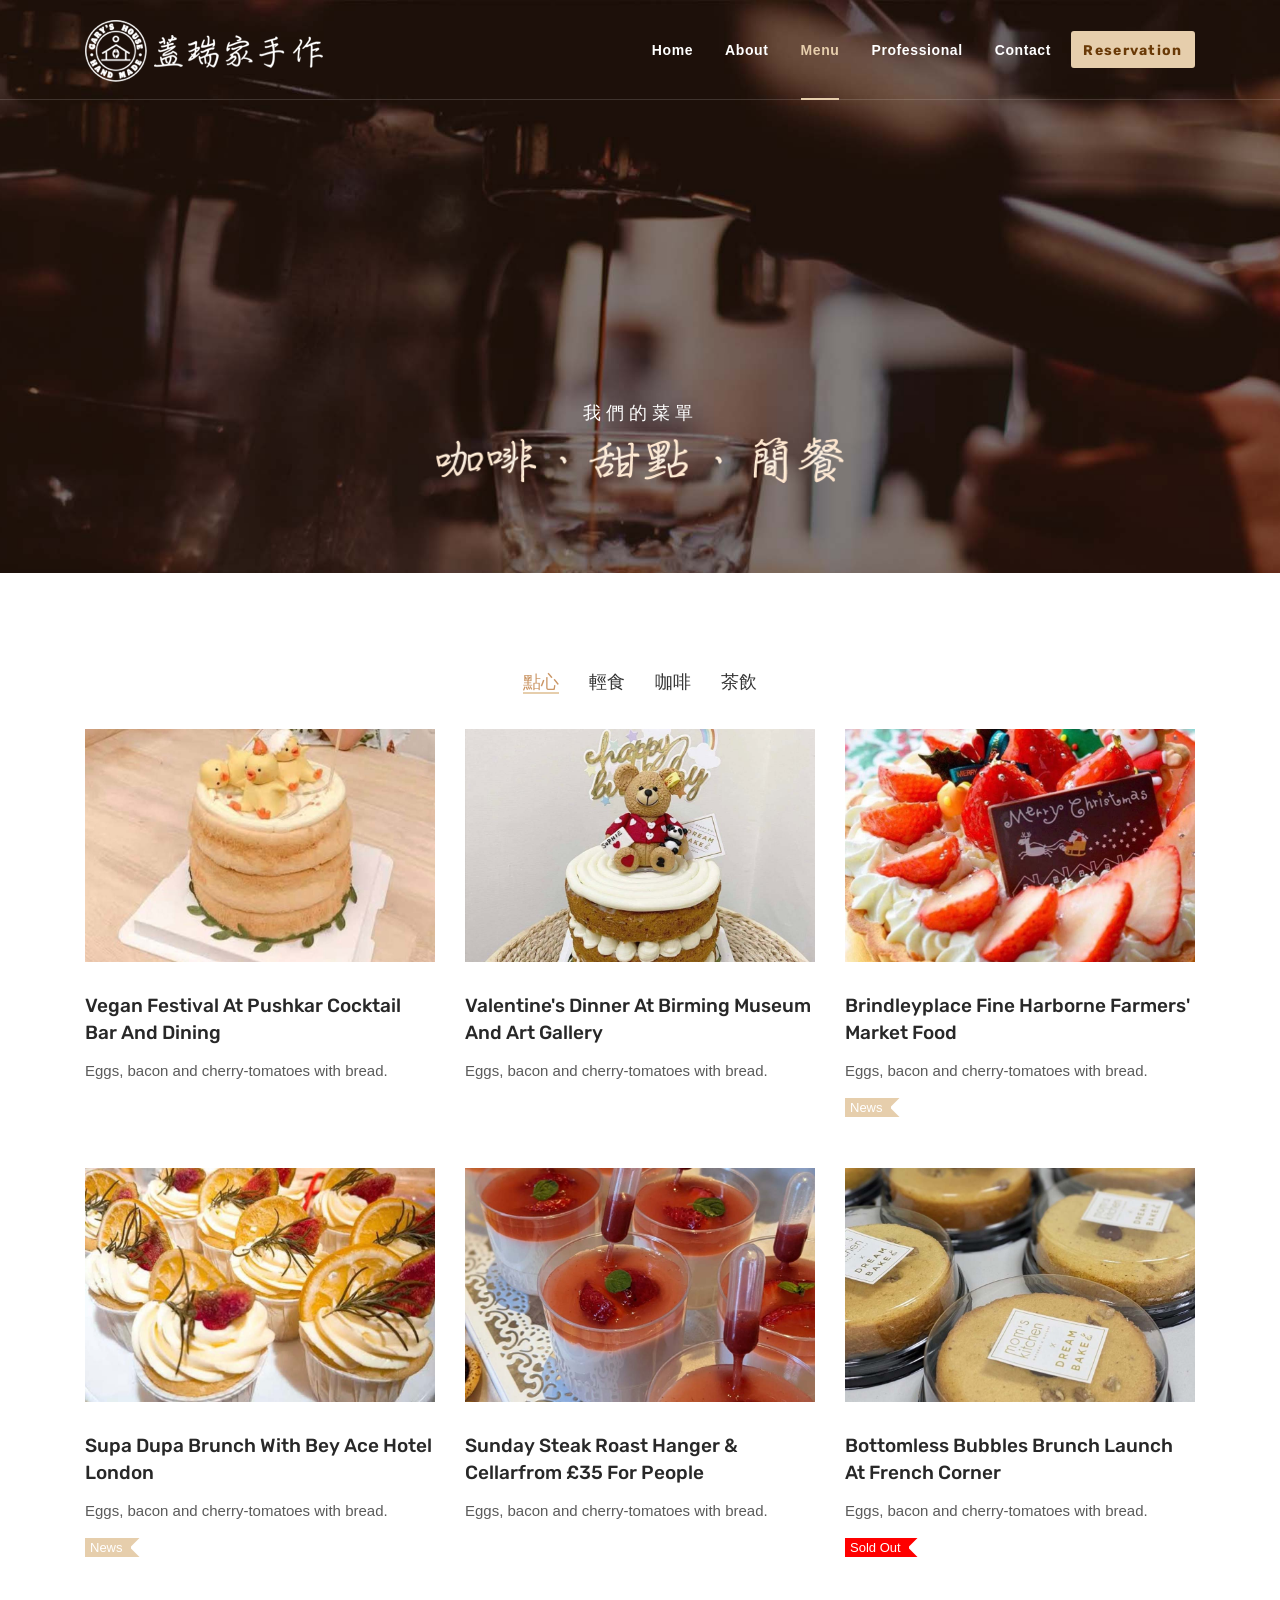
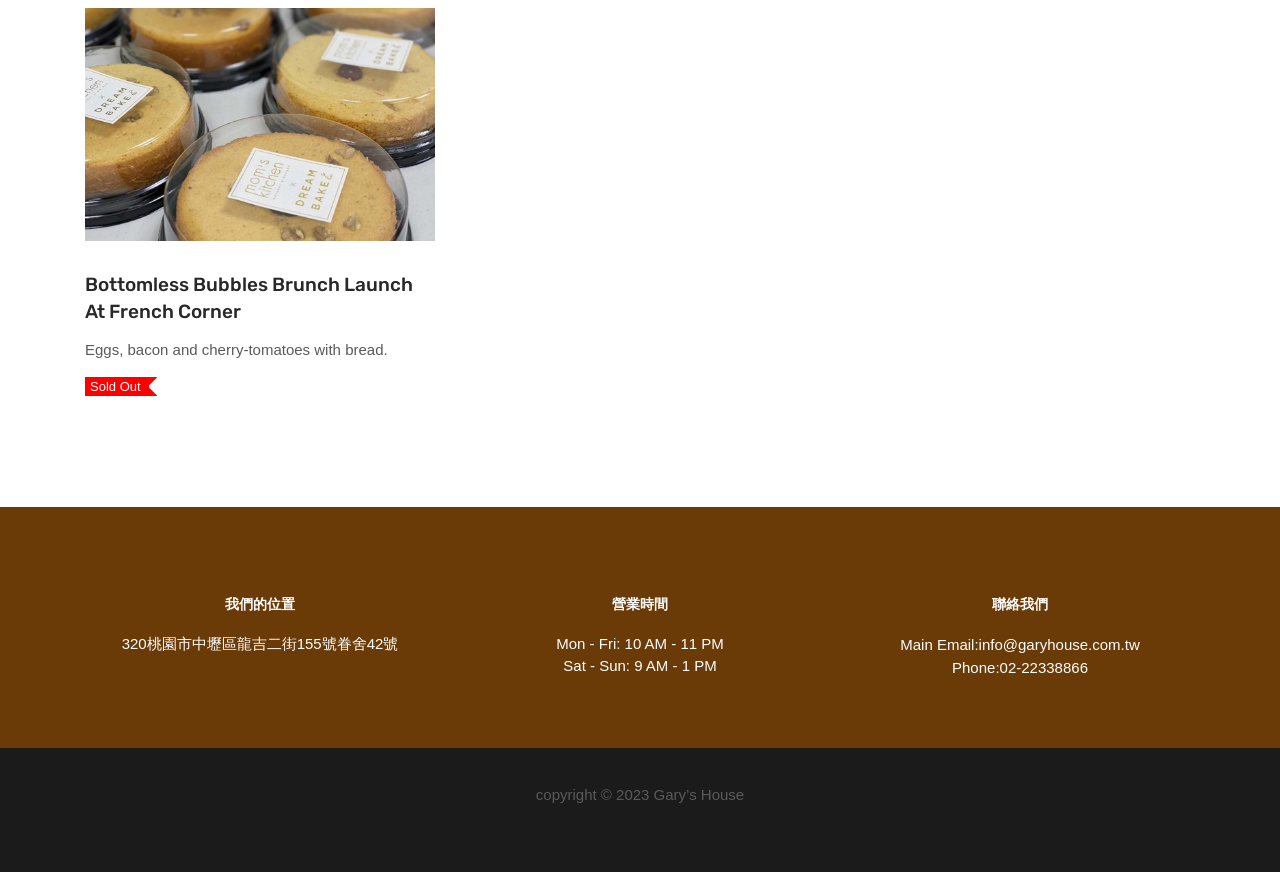
==== menu-detail.html @ d27a63c0 "over" ====
<!DOCTYPE html>
<html lang="zh-Hant">

<head>
  <meta http-equiv="Content-Language" content="zh-tw">
  <meta charset="UTF-8" />
  <meta name="viewport" content="width=device-width, initial-scale=1.0" />
  <meta http-equiv="X-UA-Compatible" content="ie=edge" />
  <meta name="description" content="蓋瑞家手作咖啡">
  <link href="images/favicon/favicon.png" rel="icon">
  <title>蓋瑞家手作咖啡</title>
  <link rel="stylesheet"
    href="https://fonts.googleapis.com/css?family=Rubik:400,500,700%7cShadows+Into+Light&display=swap">
  <link rel="stylesheet" href="css/libraries.css" />
  <link rel="stylesheet" href="css/style.css" />
  <link rel="stylesheet" href="css/public.css" />
</head>

<body>
  <div class="wrapper">
     <!-- =========================
        Header
    =========================== -->
    <header id="header" class="header header-transparent header-layout1">
      <nav class="navbar navbar-expand-lg sticky-navbar">
        <div class="container">
          <a class="navbar-brand" href="index.html">
            <img src="images/logo/logo-light.png" class="logo-light" alt="logo">
            <img src="images/logo/logo-dark.png" class="logo-dark" alt="logo">
          </a>
          <button class="navbar-toggler" type="button">
            <span class="menu-lines"><span></span></span>
          </button>
          <div class="collapse navbar-collapse" id="mainNavigation">
            <ul class="navbar-nav ml-auto">
              <li class="nav__item">
                <a href="index.html" class="nav__item-link">Home</a>
              </li>
              <li class="nav__item">
                <a href="#about" class="nav__item-link">About</a>
              </li>
              <li class="nav__item">
                <a href="menu-detail.html" class="nav__item-link active">Menu</a>
              </li>
              <li class="nav__item">
                <a href="#professional" class="nav__item-link">Professional</a>
              </li>
              <li class="nav__item">
                <a href="#contact" class="nav__item-link">Contact</a>
              </li>
            </ul><!-- /.navbar-nav -->
          </div><!-- /.navbar-collapse -->
          <div class="navbar-actions-wrap">
            <div class="navbar-actions d-flex align-items-center">
              <a href="#contact"
                class="navbar__action-btn navbar__action-btn-reserve btn btn__primary">Reservation</a>
            </div><!-- /.navbar-actions -->
          </div><!-- /.navbar-actions-wrap -->
        </div><!-- /.container -->
      </nav><!-- /.navabr -->
    </header><!-- /.Header -->

    <!-- ========================
       page title 
    =========================== -->
    <section id="page-title" class="page-title page-title-layout1 text-center bg-overlay bg-overlay-2 bg-parallax">
      <div class="bg-img"><img src="images/backgrounds/2.jpg" alt="background"></div>
      <div class="container">
        <div class="row">
          <div class="col-sm-12 col-md-12 col-lg-12">
            <span class="heading__subtitle color-white">我們的菜單</span>
            <!-- <h2 class="heading__title">Discover Our Menu</h2> -->
            <img src="images/menu/menu-logo.png">
          </div><!-- /.col-lg-12 -->
        </div><!-- /.row -->
      </div><!-- /.container -->
    </section><!-- /.page-title -->

    <!-- ======================
      Events
    ========================= -->
    <section id="events" class="events pb-60">
      <div class="container">
        <div class="row">
          <div class="col-sm-12 col-md-12 col-lg-12">
            <nav class="nav nav-tabs justify-content-center">
              <a class="nav__link active" data-toggle="tab" href="#tab1">點心</a>
              <a class="nav__link" data-toggle="tab" href="#tab2">輕食</a>
              <a class="nav__link" data-toggle="tab" href="#tab3">咖啡</a>
              <a class="nav__link" data-toggle="tab" href="#tab4">茶飲</a>
            </nav>

            <div class="tab-content">
              <div class="tab-pane fade show active" id="tab1">
                <div class="row">
                  <!-- Post Item #1 -->
                  <div class="col-sm-12 col-md-6 col-lg-4">
                    <div class="post-item">
                      <div class="post__img">
                          <img src="images/blog/grid/1.jpg" alt="post image">
                      </div><!-- /.post__img -->
                      <div class="post__content">
                        <h4 class="post__title">Vegan Festival at Pushkar Cocktail Bar and Dining</h4>
                        <p class="menu__item-desc">Eggs, bacon and cherry-tomatoes with bread.</p>
                      </div><!-- /.post__content -->
                    </div><!-- /.post-item -->
                  </div><!-- /.col-lg-4 -->
                  <!-- Post Item #2 -->
                  <div class="col-sm-12 col-md-6 col-lg-4">
                    <div class="post-item">
                      <div class="post__img">
                          <img src="images/blog/grid/2.jpg" alt="post image">
                      </div><!-- /.post__img -->
                      <div class="post__content">
                        <h4 class="post__title">Valentine's dinner at Birming Museum and Art Gallery</h4>
                        <p class="menu__item-desc">Eggs, bacon and cherry-tomatoes with bread.</p>
                      </div><!-- /.post__content -->
                    </div><!-- /.post-item -->
                  </div><!-- /.col-lg-4 -->
                  <!-- Post Item #3 -->
                  <div class="col-sm-12 col-md-6 col-lg-4">
                    <div class="post-item">
                      <div class="post__img">
                          <img src="images/blog/grid/3.jpg" alt="post image">
                      </div><!-- /.post__img -->
                      <div class="post__content">
                        <h4 class="post__title">Brindleyplace Fine Harborne Farmers' Market Food</h4>
                        <p class="menu__item-desc">Eggs, bacon and cherry-tomatoes with bread.</p>
                        <div class="post__meta">
                          <div class="post__meta-tag"><span>News</span></div><!-- /.post-meta-cat -->
                        </div><!-- /.post-meta -->
                      </div><!-- /.post__content -->
                    </div><!-- /.post-item -->
                  </div><!-- /.col-lg-4 -->
                  <!-- Post Item #4 -->
                  <div class="col-sm-12 col-md-6 col-lg-4">
                    <div class="post-item">
                      <div class="post__img">
                          <img src="images/blog/grid/4.jpg" alt="post image">
                      </div><!-- /.post__img -->
                      <div class="post__content">
                        <h4 class="post__title">Supa Dupa Brunch with Bey Ace Hotel London</h4>
                        <p class="menu__item-desc">Eggs, bacon and cherry-tomatoes with bread.</p>
                        <div class="post__meta">
                          <div class="post__meta-tag"><span>News</span></div><!-- /.post-meta-cat -->
                        </div><!-- /.post-meta -->
                      </div><!-- /.post__content -->
                    </div><!-- /.post-item -->
                  </div><!-- /.col-lg-4 -->
                  <!-- Post Item #5 -->
                  <div class="col-sm-12 col-md-6 col-lg-4">
                    <div class="post-item">
                      <div class="post__img">
                          <img src="images/blog/grid/5.jpg" alt="post image">
                      </div><!-- /.post__img -->
                      <div class="post__content">
                        <h4 class="post__title">Sunday Steak Roast hanger & cellarfrom £35 for people</h4>
                        <p class="menu__item-desc">Eggs, bacon and cherry-tomatoes with bread.</p>
                      </div><!-- /.post__content -->
                    </div><!-- /.post-item -->
                  </div><!-- /.col-lg-4 -->
                  <!-- Post Item #6 -->
                  <div class="col-sm-12 col-md-6 col-lg-4">
                    <div class="post-item">
                      <div class="post__img">
                          <img src="images/blog/grid/6.jpg" alt="post image">
                      </div><!-- /.post__img -->
                      <div class="post__content">
                        <h4 class="post__title">Bottomless Bubbles Brunch Launch at French
                            Corner</h4>
                        <p class="menu__item-desc">Eggs, bacon and cherry-tomatoes with bread.</p>
                        <div class="post__meta">
                          <!-- <span class="post__meta-date">Nov 14, 2020 - Nov 19, 2020</span> -->
                          <div class="post__meta-tag sold-out"><span>Sold Out</span></div><!-- /.post-meta-cat -->
                        </div><!-- /.post-meta -->
                      </div><!-- /.post__content -->
                    </div><!-- /.post-item -->
                  </div><!-- /.col-lg-4 -->
                  <!-- Post Item #6 -->
                  <div class="col-sm-12 col-md-6 col-lg-4">
                    <div class="post-item">
                      <div class="post__img">
                          <img src="images/blog/grid/6.jpg" alt="post image">
                      </div><!-- /.post__img -->
                      <div class="post__content">
                        <h4 class="post__title">Bottomless Bubbles Brunch Launch at French
                            Corner</h4>
                        <p class="menu__item-desc">Eggs, bacon and cherry-tomatoes with bread.</p>
                        <div class="post__meta">
                          <!-- <span class="post__meta-date">Nov 14, 2020 - Nov 19, 2020</span> -->
                          <div class="post__meta-tag sold-out"><span>Sold Out</span></div><!-- /.post-meta-cat -->
                        </div><!-- /.post-meta -->
                      </div><!-- /.post__content -->
                    </div><!-- /.post-item -->
                  </div><!-- /.col-lg-4 -->
                </div>
              </div>

              <div class="tab-pane fade show " id="tab2">
                <div class="row">
                  <!-- Post Item #1 -->
                  <div class="col-sm-12 col-md-6 col-lg-4">
                    <div class="post-item">
                      <div class="post__img">
                          <img src="images/blog/grid/1.jpg" alt="post image">
                      </div><!-- /.post__img -->
                      <div class="post__content">
                        <h4 class="post__title">Vegan Festival at Pushkar Cocktail Bar and Dining</h4>
                        <p class="menu__item-desc">Eggs, bacon and cherry-tomatoes with bread.</p>
                      </div><!-- /.post__content -->
                    </div><!-- /.post-item -->
                  </div><!-- /.col-lg-4 -->
                  <!-- Post Item #2 -->
                  <div class="col-sm-12 col-md-6 col-lg-4">
                    <div class="post-item">
                      <div class="post__img">
                          <img src="images/blog/grid/2.jpg" alt="post image">
                      </div><!-- /.post__img -->
                      <div class="post__content">
                        <h4 class="post__title">Valentine's dinner at Birming Museum and Art Gallery</h4>
                        <p class="menu__item-desc">Eggs, bacon and cherry-tomatoes with bread.</p>
                      </div><!-- /.post__content -->
                    </div><!-- /.post-item -->
                  </div><!-- /.col-lg-4 -->
                  <!-- Post Item #3 -->
                  <div class="col-sm-12 col-md-6 col-lg-4">
                    <div class="post-item">
                      <div class="post__img">
                          <img src="images/blog/grid/3.jpg" alt="post image">
                      </div><!-- /.post__img -->
                      <div class="post__content">
                        <h4 class="post__title">Brindleyplace Fine Harborne Farmers' Market Food</h4>
                        <p class="menu__item-desc">Eggs, bacon and cherry-tomatoes with bread.</p>
                        <div class="post__meta">
                          <div class="post__meta-tag"><span>News</span></div><!-- /.post-meta-cat -->
                        </div><!-- /.post-meta -->
                      </div><!-- /.post__content -->
                    </div><!-- /.post-item -->
                  </div><!-- /.col-lg-4 -->
                  <!-- Post Item #4 -->
                  <div class="col-sm-12 col-md-6 col-lg-4">
                    <div class="post-item">
                      <div class="post__img">
                          <img src="images/blog/grid/4.jpg" alt="post image">
                      </div><!-- /.post__img -->
                      <div class="post__content">
                        <h4 class="post__title">Supa Dupa Brunch with Bey Ace Hotel London</h4>
                        <p class="menu__item-desc">Eggs, bacon and cherry-tomatoes with bread.</p>
                        <div class="post__meta">
                          <div class="post__meta-tag"><span>News</span></div><!-- /.post-meta-cat -->
                        </div><!-- /.post-meta -->
                      </div><!-- /.post__content -->
                    </div><!-- /.post-item -->
                  </div><!-- /.col-lg-4 -->
                  <!-- Post Item #5 -->
                  <div class="col-sm-12 col-md-6 col-lg-4">
                    <div class="post-item">
                      <div class="post__img">
                          <img src="images/blog/grid/5.jpg" alt="post image">
                      </div><!-- /.post__img -->
                      <div class="post__content">
                        <h4 class="post__title">Sunday Steak Roast hanger & cellarfrom £35 for people</h4>
                        <p class="menu__item-desc">Eggs, bacon and cherry-tomatoes with bread.</p>
                      </div><!-- /.post__content -->
                    </div><!-- /.post-item -->
                  </div><!-- /.col-lg-4 -->
                  <!-- Post Item #6 -->
                  <div class="col-sm-12 col-md-6 col-lg-4">
                    <div class="post-item">
                      <div class="post__img">
                          <img src="images/blog/grid/6.jpg" alt="post image">
                      </div><!-- /.post__img -->
                      <div class="post__content">
                        <h4 class="post__title">Bottomless Bubbles Brunch Launch at French
                            Corner</h4>
                        <p class="menu__item-desc">Eggs, bacon and cherry-tomatoes with bread.</p>
                        <div class="post__meta">
                          <!-- <span class="post__meta-date">Nov 14, 2020 - Nov 19, 2020</span> -->
                          <div class="post__meta-tag sold-out"><span>Sold Out</span></div><!-- /.post-meta-cat -->
                        </div><!-- /.post-meta -->
                      </div><!-- /.post__content -->
                    </div><!-- /.post-item -->
                  </div><!-- /.col-lg-4 -->
                  <!-- Post Item #6 -->
                  <div class="col-sm-12 col-md-6 col-lg-4">
                    <div class="post-item">
                      <div class="post__img">
                          <img src="images/blog/grid/6.jpg" alt="post image">
                      </div><!-- /.post__img -->
                      <div class="post__content">
                        <h4 class="post__title">Bottomless Bubbles Brunch Launch at French
                            Corner</h4>
                        <p class="menu__item-desc">Eggs, bacon and cherry-tomatoes with bread.</p>
                        <div class="post__meta">
                          <!-- <span class="post__meta-date">Nov 14, 2020 - Nov 19, 2020</span> -->
                          <div class="post__meta-tag sold-out"><span>Sold Out</span></div><!-- /.post-meta-cat -->
                        </div><!-- /.post-meta -->
                      </div><!-- /.post__content -->
                    </div><!-- /.post-item -->
                  </div><!-- /.col-lg-4 -->
                </div>
              </div>

              <div class="tab-pane fade show " id="tab3">
                <div class="row">
                  <!-- Post Item #1 -->
                  <div class="col-sm-12 col-md-6 col-lg-4">
                    <div class="post-item">
                      <div class="post__img">
                          <img src="images/blog/grid/1.jpg" alt="post image">
                      </div><!-- /.post__img -->
                      <div class="post__content">
                        <h4 class="post__title">Vegan Festival at Pushkar Cocktail Bar and Dining</h4>
                        <p class="menu__item-desc">Eggs, bacon and cherry-tomatoes with bread.</p>
                      </div><!-- /.post__content -->
                    </div><!-- /.post-item -->
                  </div><!-- /.col-lg-4 -->
                  <!-- Post Item #2 -->
                  <div class="col-sm-12 col-md-6 col-lg-4">
                    <div class="post-item">
                      <div class="post__img">
                          <img src="images/blog/grid/2.jpg" alt="post image">
                      </div><!-- /.post__img -->
                      <div class="post__content">
                        <h4 class="post__title">Valentine's dinner at Birming Museum and Art Gallery</h4>
                        <p class="menu__item-desc">Eggs, bacon and cherry-tomatoes with bread.</p>
                      </div><!-- /.post__content -->
                    </div><!-- /.post-item -->
                  </div><!-- /.col-lg-4 -->
                  <!-- Post Item #3 -->
                  <div class="col-sm-12 col-md-6 col-lg-4">
                    <div class="post-item">
                      <div class="post__img">
                          <img src="images/blog/grid/3.jpg" alt="post image">
                      </div><!-- /.post__img -->
                      <div class="post__content">
                        <h4 class="post__title">Brindleyplace Fine Harborne Farmers' Market Food</h4>
                        <p class="menu__item-desc">Eggs, bacon and cherry-tomatoes with bread.</p>
                        <div class="post__meta">
                          <div class="post__meta-tag"><span>News</span></div><!-- /.post-meta-cat -->
                        </div><!-- /.post-meta -->
                      </div><!-- /.post__content -->
                    </div><!-- /.post-item -->
                  </div><!-- /.col-lg-4 -->
                  <!-- Post Item #4 -->
                  <div class="col-sm-12 col-md-6 col-lg-4">
                    <div class="post-item">
                      <div class="post__img">
                          <img src="images/blog/grid/4.jpg" alt="post image">
                      </div><!-- /.post__img -->
                      <div class="post__content">
                        <h4 class="post__title">Supa Dupa Brunch with Bey Ace Hotel London</h4>
                        <p class="menu__item-desc">Eggs, bacon and cherry-tomatoes with bread.</p>
                        <div class="post__meta">
                          <div class="post__meta-tag"><span>News</span></div><!-- /.post-meta-cat -->
                        </div><!-- /.post-meta -->
                      </div><!-- /.post__content -->
                    </div><!-- /.post-item -->
                  </div><!-- /.col-lg-4 -->
                  <!-- Post Item #5 -->
                  <div class="col-sm-12 col-md-6 col-lg-4">
                    <div class="post-item">
                      <div class="post__img">
                          <img src="images/blog/grid/5.jpg" alt="post image">
                      </div><!-- /.post__img -->
                      <div class="post__content">
                        <h4 class="post__title">Sunday Steak Roast hanger & cellarfrom £35 for people</h4>
                        <p class="menu__item-desc">Eggs, bacon and cherry-tomatoes with bread.</p>
                      </div><!-- /.post__content -->
                    </div><!-- /.post-item -->
                  </div><!-- /.col-lg-4 -->
                  <!-- Post Item #6 -->
                  <div class="col-sm-12 col-md-6 col-lg-4">
                    <div class="post-item">
                      <div class="post__img">
                          <img src="images/blog/grid/6.jpg" alt="post image">
                      </div><!-- /.post__img -->
                      <div class="post__content">
                        <h4 class="post__title">Bottomless Bubbles Brunch Launch at French
                            Corner</h4>
                        <p class="menu__item-desc">Eggs, bacon and cherry-tomatoes with bread.</p>
                        <div class="post__meta">
                          <!-- <span class="post__meta-date">Nov 14, 2020 - Nov 19, 2020</span> -->
                          <div class="post__meta-tag sold-out"><span>Sold Out</span></div><!-- /.post-meta-cat -->
                        </div><!-- /.post-meta -->
                      </div><!-- /.post__content -->
                    </div><!-- /.post-item -->
                  </div><!-- /.col-lg-4 -->
                  <!-- Post Item #6 -->
                  <div class="col-sm-12 col-md-6 col-lg-4">
                    <div class="post-item">
                      <div class="post__img">
                          <img src="images/blog/grid/6.jpg" alt="post image">
                      </div><!-- /.post__img -->
                      <div class="post__content">
                        <h4 class="post__title">Bottomless Bubbles Brunch Launch at French
                            Corner</h4>
                        <p class="menu__item-desc">Eggs, bacon and cherry-tomatoes with bread.</p>
                        <div class="post__meta">
                          <!-- <span class="post__meta-date">Nov 14, 2020 - Nov 19, 2020</span> -->
                          <div class="post__meta-tag sold-out"><span>Sold Out</span></div><!-- /.post-meta-cat -->
                        </div><!-- /.post-meta -->
                      </div><!-- /.post__content -->
                    </div><!-- /.post-item -->
                  </div><!-- /.col-lg-4 -->
                </div>
              </div>

              <div class="tab-pane fade show " id="tab4">
                <div class="row">
                  <!-- Post Item #1 -->
                  <div class="col-sm-12 col-md-6 col-lg-4">
                    <div class="post-item">
                      <div class="post__img">
                          <img src="images/blog/grid/1.jpg" alt="post image">
                      </div><!-- /.post__img -->
                      <div class="post__content">
                        <h4 class="post__title">Vegan Festival at Pushkar Cocktail Bar and Dining</h4>
                        <p class="menu__item-desc">Eggs, bacon and cherry-tomatoes with bread.</p>
                      </div><!-- /.post__content -->
                    </div><!-- /.post-item -->
                  </div><!-- /.col-lg-4 -->
                  <!-- Post Item #2 -->
                  <div class="col-sm-12 col-md-6 col-lg-4">
                    <div class="post-item">
                      <div class="post__img">
                          <img src="images/blog/grid/2.jpg" alt="post image">
                      </div><!-- /.post__img -->
                      <div class="post__content">
                        <h4 class="post__title">Valentine's dinner at Birming Museum and Art Gallery</h4>
                        <p class="menu__item-desc">Eggs, bacon and cherry-tomatoes with bread.</p>
                      </div><!-- /.post__content -->
                    </div><!-- /.post-item -->
                  </div><!-- /.col-lg-4 -->
                  <!-- Post Item #3 -->
                  <div class="col-sm-12 col-md-6 col-lg-4">
                    <div class="post-item">
                      <div class="post__img">
                          <img src="images/blog/grid/3.jpg" alt="post image">
                      </div><!-- /.post__img -->
                      <div class="post__content">
                        <h4 class="post__title">Brindleyplace Fine Harborne Farmers' Market Food</h4>
                        <p class="menu__item-desc">Eggs, bacon and cherry-tomatoes with bread.</p>
                        <div class="post__meta">
                          <div class="post__meta-tag"><span>News</span></div><!-- /.post-meta-cat -->
                        </div><!-- /.post-meta -->
                      </div><!-- /.post__content -->
                    </div><!-- /.post-item -->
                  </div><!-- /.col-lg-4 -->
                  <!-- Post Item #4 -->
                  <div class="col-sm-12 col-md-6 col-lg-4">
                    <div class="post-item">
                      <div class="post__img">
                          <img src="images/blog/grid/4.jpg" alt="post image">
                      </div><!-- /.post__img -->
                      <div class="post__content">
                        <h4 class="post__title">Supa Dupa Brunch with Bey Ace Hotel London</h4>
                        <p class="menu__item-desc">Eggs, bacon and cherry-tomatoes with bread.</p>
                        <div class="post__meta">
                          <div class="post__meta-tag"><span>News</span></div><!-- /.post-meta-cat -->
                        </div><!-- /.post-meta -->
                      </div><!-- /.post__content -->
                    </div><!-- /.post-item -->
                  </div><!-- /.col-lg-4 -->
                  <!-- Post Item #5 -->
                  <div class="col-sm-12 col-md-6 col-lg-4">
                    <div class="post-item">
                      <div class="post__img">
                          <img src="images/blog/grid/5.jpg" alt="post image">
                      </div><!-- /.post__img -->
                      <div class="post__content">
                        <h4 class="post__title">Sunday Steak Roast hanger & cellarfrom £35 for people</h4>
                        <p class="menu__item-desc">Eggs, bacon and cherry-tomatoes with bread.</p>
                      </div><!-- /.post__content -->
                    </div><!-- /.post-item -->
                  </div><!-- /.col-lg-4 -->
                  <!-- Post Item #6 -->
                  <div class="col-sm-12 col-md-6 col-lg-4">
                    <div class="post-item">
                      <div class="post__img">
                          <img src="images/blog/grid/6.jpg" alt="post image">
                      </div><!-- /.post__img -->
                      <div class="post__content">
                        <h4 class="post__title">Bottomless Bubbles Brunch Launch at French
                            Corner</h4>
                        <p class="menu__item-desc">Eggs, bacon and cherry-tomatoes with bread.</p>
                        <div class="post__meta">
                          <!-- <span class="post__meta-date">Nov 14, 2020 - Nov 19, 2020</span> -->
                          <div class="post__meta-tag sold-out"><span>Sold Out</span></div><!-- /.post-meta-cat -->
                        </div><!-- /.post-meta -->
                      </div><!-- /.post__content -->
                    </div><!-- /.post-item -->
                  </div><!-- /.col-lg-4 -->
                  <!-- Post Item #6 -->
                  <div class="col-sm-12 col-md-6 col-lg-4">
                    <div class="post-item">
                      <div class="post__img">
                          <img src="images/blog/grid/6.jpg" alt="post image">
                      </div><!-- /.post__img -->
                      <div class="post__content">
                        <h4 class="post__title">Bottomless Bubbles Brunch Launch at French
                            Corner</h4>
                        <p class="menu__item-desc">Eggs, bacon and cherry-tomatoes with bread.</p>
                        <div class="post__meta">
                          <!-- <span class="post__meta-date">Nov 14, 2020 - Nov 19, 2020</span> -->
                          <div class="post__meta-tag sold-out"><span>Sold Out</span></div><!-- /.post-meta-cat -->
                        </div><!-- /.post-meta -->
                      </div><!-- /.post__content -->
                    </div><!-- /.post-item -->
                  </div><!-- /.col-lg-4 -->
                </div>
              </div>
            </div>
          </div>
        </div><!-- /.row -->
      </div><!-- /.container -->
    </section><!-- /.Events-->

    <!-- ========================
      Footer
    ========================== -->
    <footer id="footer" class="footer footer-layout1 text-center bg-brown">
      <div class="footer-inner">
        <div class="container">
          <div class="footer-top pb-5">
            <div class="row">
              <div class="col-sm-12 col-md-12 col-lg-4">
                <div class="contact-box">
                  <h6 class="contact__box-title">我們的位置</h6>
                  <ul class="contact__box-list list-unstyled">
                    <li class="color-white">320桃園市中壢區龍吉二街155號眷舍42號</li>
                  </ul>
                </div><!-- /.contact-box -->
              </div><!-- /.col-lg-4 -->
              <div class="col-sm-12 col-md-12 col-lg-4">
                <div class="contact-box">
                  <h6 class="contact__box-title">營業時間</h6>
                  <ul class="contact__box-list list-unstyled">
                    <li class="color-white">Mon - Fri: 10 AM - 11 PM</li>
                    <li class="color-white">Sat - Sun: 9 AM - 1 PM</li>
                  </ul>
                </div><!-- /.contact-box -->
              </div><!-- /.col-lg-4 -->
              <div class="col-sm-12 col-md-12 col-lg-4">
                <div class="contact-box">
                  <h6 class="contact__box-title">聯絡我們</h6>
                  <ul class="contact__box-list list-unstyled">
                    <li class="color-white"><span>Main Email:</span><a href="mailto:info@garyhouse.com.tw">info@garyhouse.com.tw</a></li>
                    <li class="color-white"><span>Phone:</span><a href="tel:020101236547">02-22338866</a></li>
                  </ul>
                </div><!-- /.contact-box -->
              </div><!-- /.col-lg-4 -->
            </div><!-- /.row -->
          </div><!-- /.footer-top -->
        </div><!-- /.container -->

       <div class="footer-bottom">
          <div class="container">
            <div class="row">
              <div class="col-sm-12 col-md-12 col-lg-12">
                <div class="footer__copyright mb-30">
                  <span>copyright &copy; 2023 Gary’s House</span>
                </div>
              </div>
            </div><!-- /.row -->
          </div><!-- /.container -->
        </div><!-- /.Footer-bottom -->
      </div><!-- /.Footer-inner -->
    </footer><!-- /.Footer -->
    <button id="scrollTopBtn"><i class="fa fa-angle-up"></i></button>

    <div class="search-popup">
      <i class="fa fa-times close-search"></i>
      <form class="module__search-form">
        <input type="text" class="search__input" placeholder="Type Words Then Enter">
        <button class="module__search-btn"><i class="fa fa-search"></i></button>
      </form>
    </div><!-- /.search-popup -->

  </div>
  <!-- /.wrapper -->

  <script src="js/jquery-3.3.1.min.js"></script>
  <script src="js/plugins.js"></script>
  <script src="js/main.js"></script>
</body>

</html>
---- css/style.css ----
/*--------------------- VARIABLES
----------------------*/
/*--------------------  MIXINS -------------------*/
/*--------------------------- Table of Contents --------------------  01- Global Styles 02- Helper Classes 03- Background & Colors 04- Typography 05- page title  06- Buttons  07- Forms 08- Tabs 09- Icons 10- Breadcrumb 11- Pagination 12- Lists 13- Alerts 14- Header & Navbar  15- Accordions 16- Banners 17- Dividers 18- Footer 20- Carousel 21- Slider 22- Features 23- Fancybox 24- portfolio 25- Team 26- Testimonials 27- Call To Action 28- Clients 29- Blog 30- Contact 31- Shop 32- Sidebar 33- events 34- Menu 35- Reservation 36- Instagram Feed 
----------------------------*/
/*-------------------------- Global Styles
---------------------------*/
body { background-color: #ffffff; font-family: "Rubik", sans-serif; font-size: 15px; font-weight: 400; color: #9b9b9b; -webkit-font-smoothing: antialiased; -moz-osx-font-smoothing: grayscale; }

::selection { background-color: #E6CEAC; color: #ffffff; }

a { color: inherit; transition: all 0.3s linear; -webkit-transition: all 0.3s linear; -moz-transition: all 0.3s linear; -ms-transition: all 0.3s linear; -o-transition: all 0.3s linear; }
a:hover { color: #e6ceab; text-decoration: none; }

textarea { resize: none; }

section { position: relative; padding-top: 100px; padding-bottom: 100px; }
section.pt-use { padding-top: 50px !important; padding-bottom: 50px !important; }

img { max-width: 100%; }

/*------------------------- RESET Default Styles --------------------------*/
*, p, h1, h2, h3, h4, h5, h6, ul, ol, li { margin-top: 0; padding-top: 0; }

*, :active, :focus { outline: none; }

ul, ol { list-style: none; }

button { border: none; padding: 0; }

button, button:focus, .btn.focus, .btn:focus, .form-control, .form-control:focus { outline: none; background-color: transparent; -webkit-box-shadow: none; -moz-box-shadow: none; -ms-box-shadow: none; -o-box-shadow: none; box-shadow: none; }

textarea { resize: none; }

select { background-color: transparent; }

/* Mobile Phones */
@media (max-width: 992px) { html, body { overflow-x: hidden; } }
/*---------------------------- Helper Classes
----------------------------*/
.col-padding-0 > .row { margin: 0; }

.col-padding-0, .col-padding-0 > .row > [class*="col-"] { padding: 0; }

.inner-padding { padding: 120px 70px; }

.vertical-align-center { position: relative; top: 50%; -webkit-transform: translateY(-50%); -moz-transform: translateY(-50%); -ms-transform: translateY(-50%); -o-transform: translateY(-50%); transform: translateY(-50%); }

.background-banner { min-height: 500px; }

.width-auto { width: auto !important; }

.lh-1 { line-height: 1 !important; }

.vh-100 { height: 100vh !important; }

.align-v { display: flex; align-items: center; }

.align-v-h { display: flex; justify-content: center; align-items: center; }

.border-top { border-top: 1px solid #eaeaea !important; }

.border-bottom { border-bottom: 1px solid #eaeaea !important; }

/*  margin Top */
.mt-0 { margin-top: 0 !important; }

.mt-5 { margin-top: 5px !important; }

.mt-10 { margin-top: 10px !important; }

.mt-20 { margin-top: 20px !important; }

.mt-30 { margin-top: 30px !important; }

.mt-40 { margin-top: 40px !important; }

.mt-50 { margin-top: 50px !important; }

.mt-60 { margin-top: 60px !important; }

.mt-70 { margin-top: 70px !important; }

.mt-80 { margin-top: 80px !important; }

.mt-90 { margin-top: 90px !important; }

.mt-100 { margin-top: 100px !important; }

.mt-120 { margin-top: 120px !important; }

/* Margin Bottom */
.mb-0 { margin-bottom: 0 !important; }

.mb-5 { margin-bottom: 5px !important; }

.mb-10 { margin-bottom: 10px !important; }

.mb-20 { margin-bottom: 20px !important; }

.mb-25 { margin-bottom: 25px !important; }

.mb-30 { margin-bottom: 30px !important; }

.mb-40 { margin-bottom: 40px !important; }

.mb-45 { margin-bottom: 45px !important; }

.mb-50 { margin-bottom: 50px !important; }

.mb-60 { margin-bottom: 60px !important; }

.mb-70 { margin-bottom: 70px !important; }

.mb-80 { margin-bottom: 80px !important; }

.mb-90 { margin-bottom: 90px !important; }

.mb-100 { margin-bottom: 100px !important; }

.mt--100 { margin-top: -100px; }

/* Margin Right */
.mr-0 { margin-right: 0 !important; }

.mr-10 { margin-right: 10px !important; }

.mr-20 { margin-right: 20px !important; }

.mr-30 { margin-right: 30px !important; }

.mr-40 { margin-right: 40px !important; }

.mr-50 { margin-right: 50px !important; }

/* Margin Left */
.ml-0 { margin-left: 0 !important; }

.ml-20 { margin-left: 20px !important; }

.ml-30 { margin-left: 30px !important; }

.ml-40 { margin-left: 40px !important; }

.ml-50 { margin-left: 50px !important; }

/* padding Top */
.pb-10 { padding-top: 10px !important; }

.pt-20 { padding-top: 20px !important; }

.pt-30 { padding-top: 30px !important; }

.pt-40 { padding-top: 40px !important; }

.pt-50 { padding-top: 50px !important; }

.pt-60 { padding-top: 60px !important; }

.pt-70 { padding-top: 70px !important; }

.pt-80 { padding-top: 80px !important; }

.pt-90 { padding-top: 90px !important; }

.pt-100 { padding-top: 100px !important; }

.pt-110 { padding-top: 110px !important; }

.pt-120 { padding-top: 120px !important; }

.pt-130 { padding-top: 130px !important; }

.pt-140 { padding-top: 140px !important; }

.pt-150 { padding-top: 150px !important; }

.pt-170 { padding-top: 170px !important; }

/*  Padding Bottom */
.pb-10 { padding-bottom: 10px !important; }

.pb-20 { padding-bottom: 20px !important; }

.pb-30 { padding-bottom: 30px !important; }

.pb-40 { padding-bottom: 40px !important; }

.pb-50 { padding-bottom: 50px !important; }

.pb-60 { padding-bottom: 60px !important; }

.pb-70 { padding-bottom: 70px !important; }

.pb-80 { padding-bottom: 80px !important; }

.pb-90 { padding-bottom: 90px !important; }

.pb-100 { padding-bottom: 100px !important; }

.pb-110 { padding-bottom: 110px !important; }

.pb-120 { padding-bottom: 120px !important; }

.pb-130 { padding-bottom: 130px !important; }

.pb-140 { padding-bottom: 140px !important; }

.pb-150 { padding-bottom: 150px !important; }

.pb-170 { padding-bottom: 170px !important; }

/* padding Right */
.pr-0 { padding-right: 0 !important; }

.pr-15 { padding-right: 15px !important; }

.pr-20 { padding-right: 20px !important; }

.pr-30 { padding-right: 30px !important; }

.pr-50 { padding-right: 50px !important; }

.pr-60 { padding-right: 60px !important; }

.pr-70 { padding-right: 70px !important; }

.pr-100 { padding-right: 100px !important; }

/* padding Left */
.pl-0 { padding-left: 0 !important; }

.pl-15 { padding-left: 15px !important; }

.pl-20 { padding-left: 20px !important; }

.pl-30 { padding-left: 30px !important; }

.pl-50 { padding-left: 50px !important; }

.pl-60 { padding-left: 60px !important; }

.pl-70 { padding-left: 70px !important; }

.pl-100 { padding-left: 100px !important; }

/* Large Devices */
@media only screen and (min-width: 992px) and (max-width: 1200px) { .inner-padding { padding: 120px 50px; } }
/* Medium Devices */
@media only screen and (min-width: 768px) and (max-width: 991px) { section { padding: 75px 0; }
  .inner-padding { padding: 100px 50px !important; }
  .mt-30 { margin-top: 30.76923px !important; }
  .mt-40 { margin-top: 28.57143px !important; }
  .mt-50 { margin-top: 35.71429px !important; }
  .mt-60 { margin-top: 42.85714px !important; }
  .mt-70 { margin-top: 50px !important; }
  .mt-80 { margin-top: 57.14286px !important; }
  .mt-90 { margin-top: 64.28571px !important; }
  .mt-100 { margin-top: 71.42857px !important; }
  .mb-30 { margin-bottom: 23.07692px !important; }
  .mb-40 { margin-bottom: 28.57143px !important; }
  .mb-50 { margin-bottom: 35.71429px !important; }
  .mb-60 { margin-bottom: 42.85714px !important; }
  .mb-70 { margin-bottom: 50px !important; }
  .mb-80 { margin-bottom: 57.14286px !important; }
  .mb-90 { margin-bottom: 64.28571px !important; }
  .mb-100 { margin-bottom: 71.42857px !important; }
  /* Margin Right */
  .mr-30 { margin-right: 23.07692px !important; }
  .mr-40 { margin-right: 28.57143px !important; }
  .mr-50 { margin-right: 35.71429px !important; }
  /* Margin Left */
  .ml-30 { margin-left: 27.27273px !important; }
  .ml-40 { margin-left: 33.33333px !important; }
  .ml-50 { margin-left: 35.71429px !important; }
  /* padding Top */
  .pt-30 { padding-top: 23.07692px !important; }
  .pt-40 { padding-top: 28.57143px !important; }
  .pt-50 { padding-top: 35.71429px !important; }
  .pt-60 { padding-top: 42.85714px !important; }
  .pt-70 { padding-top: 50px !important; }
  .pt-80 { padding-top: 57.14286px !important; }
  .pt-90 { padding-top: 64.28571px !important; }
  .pt-100 { padding-top: 71.42857px !important; }
  .pt-110 { padding-top: 78.57143px !important; }
  .pt-120 { padding-top: 85.71429px !important; }
  .pt-130 { padding-top: 93.33333px !important; }
  .pt-140 { padding-top: 87.5px !important; }
  .pt-150 { padding-top: 88.23529px !important; }
  .pt-160 { padding-top: 88.88889px !important; }
  .pt-170 { padding-top: 89.47368px !important; }
  /*  Padding Bottom */
  .pb-30 { padding-bottom: 23.07692px !important; }
  .pb-40 { padding-bottom: 28.57143px !important; }
  .pb-50 { padding-bottom: 35.71429px !important; }
  .pb-60 { padding-bottom: 42.85714px !important; }
  .pb-70 { padding-bottom: 50px !important; }
  .pb-80 { padding-bottom: 57.14286px !important; }
  .pb-90 { padding-bottom: 64.28571px !important; }
  .pb-100 { padding-bottom: 71.42857px !important; }
  .pb-110 { padding-bottom: 78.57143px !important; }
  .pb-120 { padding-bottom: 85.71429px !important; }
  .pb-130 { padding-bottom: 86.66667px !important; }
  .pb-140 { padding-bottom: 87.5px !important; }
  .pb-150 { padding-bottom: 88.23529px !important; }
  .pb-160 { padding-bottom: 88.88889px !important; }
  .pb-170 { padding-bottom: 89.47368px !important; } }
/* Mobile Phones and tablets */
@media only screen and (min-width: 320px) and (max-width: 767px) { section { padding: 50px 0; }
  .inner-padding { padding: 50px 30px !important; }
  .text-center-xs-sm { text-align: center !important; }
  .mt-30 { margin-top: 23.07692px !important; }
  .mt-40 { margin-top: 28.57143px !important; }
  .mt-50 { margin-top: 33.33333px !important; }
  .mt-60 { margin-top: 33.33333px !important; }
  .mt-70 { margin-top: 35px !important; }
  .mt-80 { margin-top: 40px !important; }
  .mt-90 { margin-top: 45px !important; }
  .mt-100 { margin-top: 50px !important; }
  .mb-30 { margin-bottom: 23.07692px !important; }
  .mb-40 { margin-bottom: 28.57143px !important; }
  .mb-50 { margin-bottom: 33.33333px !important; }
  .mb-60 { margin-bottom: 33.33333px !important; }
  .mb-70 { margin-bottom: 35px !important; }
  .mb-80 { margin-bottom: 40px !important; }
  .mb-90 { margin-bottom: 45px !important; }
  .mb-100 { margin-bottom: 50px !important; }
  /* Margin Right */
  .mr-30 { margin-right: 25px !important; }
  .mr-40 { margin-right: 30.76923px !important; }
  .mr-50 { margin-right: 33.33333px !important; }
  /* Margin Left */
  .ml-30 { margin-left: 25px !important; }
  .ml-40 { margin-left: 30.76923px !important; }
  .ml-50 { margin-left: 33.33333px !important; }
  /* padding Top */
  .pt-30 { padding-top: 23.07692px !important; }
  .pt-40 { padding-top: 28.57143px !important; }
  .pt-50 { padding-top: 33.33333px !important; }
  .pt-60 { padding-top: 33.33333px !important; }
  .pt-70 { padding-top: 35px !important; }
  .pt-80 { padding-top: 40px !important; }
  .pt-90 { padding-top: 45px !important; }
  .pt-100 { padding-top: 50px !important; }
  .pt-110 { padding-top: 55px !important; }
  .pt-120 { padding-top: 60px !important; }
  .pt-130 { padding-top: 66.66667px !important; }
  .pt-140 { padding-top: 63.63636px !important; }
  .pt-150 { padding-top: 65.21739px !important; }
  .pt-160 { padding-top: 66.66667px !important; }
  .pt-170 { padding-top: 68px !important; }
  /*  Padding Bottom */
  .pb-30 { padding-bottom: 23.07692px !important; }
  .pb-40 { padding-bottom: 28.57143px !important; }
  .pb-50 { padding-bottom: 33.33333px !important; }
  .pb-60 { padding-bottom: 33.33333px !important; }
  .pb-70 { padding-bottom: 35px !important; }
  .pb-80 { padding-bottom: 40px !important; }
  .pb-90 { padding-bottom: 45px !important; }
  .pb-100 { padding-bottom: 50px !important; }
  .pb-110 { padding-bottom: 55px !important; }
  .pb-120 { padding-bottom: 60px !important; }
  .pb-130 { padding-bottom: 61.90476px !important; }
  .pb-140 { padding-bottom: 63.63636px !important; }
  .pb-150 { padding-bottom: 65.21739px !important; }
  .pb-160 { padding-bottom: 66.66667px !important; }
  .pb-170 { padding-bottom: 68px !important; } }
/*------------------------- Background & Colors
--------------------------*/
/* Colors */
.color-white { color: #ffffff !important; }

.color-gray { color: #f9f9f9 !important; }

.color-dark { color: #222222 !important; }

.color-theme { color: #E6CEAC !important; }

.color-heading { color: #282828 !important; }

.color-body { color: #9b9b9b !important; }

/* backgrounds */
.bg-white { background-color: #ffffff !important; }

.bg-gray { background-color: #f9f9f9 !important; }

.bg-dark { background-color: #222222 !important; }

.bg-heading { background-color: #282828 !important; }

.bg-theme { background-color: #E6CEAC !important; }

.bg-brown { background-color: #6A3A07 !important; }

.bg-img { position: relative; z-index: 1; }

.bg-overlay:before { content: ''; position: absolute; top: 0; right: 0; bottom: 0; left: 0; width: 100%; height: 100%; z-index: -1; }

.bg-overlay-gradient:before { background-image: -webkit-gradient(linear, left bottom, left top, from(rgba(0, 0, 0, 0.55)), to(rgba(0, 0, 0, 0.01))); background-image: -webkit-linear-gradient(center bottom, rgba(0, 0, 0, 0.55), rgba(0, 0, 0, 0.01)); background-image: -moz-linear-gradient(center bottom, rgba(0, 0, 0, 0.55), rgba(0, 0, 0, 0.01)); background-image: -ms-linear-gradient(center bottom, rgba(0, 0, 0, 0.55), rgba(0, 0, 0, 0.01)); background-image: -o-linear-gradient(center bottom, rgba(0, 0, 0, 0.55), rgba(0, 0, 0, 0.01)); background-image: linear-gradient(center bottom, rgba(0, 0, 0, 0.55), rgba(0, 0, 0, 0.01)); filter: progid:DXImageTransform.Microsoft.gradient(startColorstr='rgba(0,0,0,0.55)', endColorstr='rgba(0,0,0,0.01)', GradientType=1); }

.bg-parallax { background-attachment: fixed; }

/*------------------------- Typography
--------------------------*/
h1, h2, h3, h4, h5, h6 { color: #282828; font-family: "Rubik", sans-serif; font-weight: 500; line-height: 1.1; text-transform: capitalize; margin-bottom: 20px; }

p { font-size: 15px; line-height: 24px; margin-bottom: 15px; }

h1 { font-size: 52px; }

h2 { font-size: 42px; }

h3 { font-size: 38px; }

h4 { font-size: 32px; }

h5 { font-size: 24px; }

h6 { font-size: 18px; }

.heading__subtitle { font-size: 18px; color: #E6CEAC; letter-spacing: 5px; display: block; margin-bottom: 10px; }

.heading__title { font-size: 37px; margin-bottom: 10px; }

.heading__desc { margin-bottom: 0; }

.heading__icon { margin-bottom: 26px; }
.heading__icon svg { fill: #E6CEAC; }

.heading__desc + img { margin-top: 14px; }

.heading-layout2 .heading__title { font-family: "Shadows Into Light", cursive; color: #E6CEAC; font-size: 30px; margin-bottom: 20px; }

.heading-white .heading__subtitle { color: #f9f9f9; }
.heading-white .heading__title { color: #ffffff; }
.heading-white .heading__icon svg { fill: #ffffff; }

@media only screen and (min-width: 320px) and (max-width: 767px) { p { font-size: 14px; line-height: 23px; margin-bottom: 12px; }
  .heading__title { font-size: 27px; margin-bottom: 10px; }
  .heading-layout2 .heading__title { font-size: 24px; margin-bottom: 10px; } }
/*------------------------- page title 
-------------------------*/
.header-transparent + .page-title { margin-top: -100px; }

.pagetitle__subheading { font-family: "Shadows Into Light", cursive; font-size: 30px; color: #f9f9f9; display: block; margin-bottom: 10px; }

.pagetitle__heading { font-size: 55px; color: #ffffff; margin-bottom: 0; }

.pagetitle__desc { font-size: 18px; font-weight: 600; line-height: 27px; color: #ffffff; margin-bottom: 0; }

.page-title { padding-top: 400px; padding-bottom: 90px; }
.page-title .breadcrumb { margin-top: 17px; margin-bottom: 0; }
.page-title .breadcrumb-item a { color: #ffffff; }
.page-title .breadcrumb-item a:hover { color: #E6CEAC; }
.page-title .breadcrumb-item + .breadcrumb-item::before { color: #ffffff; font-family: FontAwesome; content: "\f105"; }
.page-title .breadcrumb-item.active { color: #E6CEAC; }
.page-title .pagetitle__divider-shape { position: absolute; bottom: -30px; left: 50%; -webkit-transform: translateX(-50%); -moz-transform: translateX(-50%); -ms-transform: translateX(-50%); -o-transform: translateX(-50%); transform: translateX(-50%); fill: #E6CEAC; z-index: 3; }

.page-title-layout2 { padding-top: 360px; }
.page-title-layout2 .pagetitle__subheading { font-family: "Rubik", sans-serif; font-size: 13px; margin-bottom: 13px; }

.page-title-layout3 { padding-top: 300px; padding-bottom: 200px; }

.page-title-layout4 { padding-top: 300px; padding-bottom: 165px; }

.page-title-layout5 { padding-top: 300px; padding-bottom: 50px; }
.page-title-layout5 .breadcrumb { margin-top: 130px; }

.page-title-layout6 { padding-top: 400px; padding-bottom: 50px; }
.page-title-layout6 .breadcrumb { margin-top: 17px; }

.page-title-layout7 { background-color: #f9f9f9; padding-top: 40px; padding-bottom: 40px; }
.page-title-layout7 .pagetitle__heading { font-size: 19px; color: #222222; }
.page-title-layout7 .breadcrumb-item a { color: #222222; }
.page-title-layout7 .breadcrumb-item + .breadcrumb-item::before { color: #222222; }
.page-title-layout7 .breadcrumb { margin-top: 0; }

/* Medium Screens */
@media only screen and (min-width: 768px) and (max-width: 991px) { .page-title { padding-top: 150px; padding-bottom: 150px; }
  .page-title-layout7 { padding-top: 30px; padding-bottom: 30px; } }
/* Mobile Phones and tablets */
@media only screen and (min-width: 320px) and (max-width: 767px) { .page-title { padding-top: 50px; padding-bottom: 50px; }
  .pagetitle__desc { font-size: 15px; font-weight: 400; line-height: 25px; }
  .pagetitle__subheading { font-size: 20px; margin-bottom: 5px; }
  .pagetitle__heading { font-size: 32px; }
  .page-title .breadcrumb { margin-top: 20px; }
  .page-title-layout7 { padding-top: 30px; padding-bottom: 30px; text-align: center; }
  .page-title-layout7 .breadcrumb { -ms-flex-pack: center !important; justify-content: center !important; } }
/*----------------------- Buttons
----------------------*/
.btn { font-family: "Rubik", sans-serif; text-transform: capitalize; position: relative; font-size: 14px; font-weight: 700; min-width: 170px; height: 50px; line-height: 48px; border-radius: 3px; text-align: center; padding: 0 10px; letter-spacing: 1.3px; -webkit-transition: all 0.3s ease-in-out; -moz-transition: all 0.3s ease-in-out; -ms-transition: all 0.3s ease-in-out; -o-transition: all 0.3s ease-in-out; transition: all 0.3s ease-in-out; }

.btn:focus, .btn.active, .btn:active { -moz-box-shadow: none; -webkit-box-shadow: none; box-shadow: none; outline: none; }

.btn__block { width: 100%; }

.btn__lg { min-width: 210px; }

.btn__primary { background-color: #E6CEAC; color: #6A3A07; border: 2px solid #E6CEAC; }

.btn__primary:active, .btn__primary:focus, .btn__primary:hover { background-color: #6A3A07; color: #E6CEAC; border: 2px solid #6A3A07; }

.btn__primary.btn__hover2:active, .btn__primary.btn__hover2:focus, .btn__primary.btn__hover2:hover { background-color: #ffffff; color: #E6CEAC; border-color: #ffffff; }

.btn__primary.btn__hover3:active, .btn__primary.btn__hover3:focus, .btn__primary.btn__hover3:hover { background-color: transparent; color: #E6CEAC; }

.btn__secondary { background-color: #222222; color: #ffffff; border: 2px solid #222222; }

.btn__secondary:active, .btn__secondary:focus, .btn__secondary:hover { background-color: #E6CEAC; color: #ffffff; border-color: #E6CEAC; }

.btn__secondary.btn__hover2:active, .btn__secondary.btn__hover2:focus, .btn__secondary.btn__hover2:hover { background-color: #ffffff; color: #222222; border-color: #ffffff; }

.btn__white { background-color: #ffffff; color: #282828; border: 2px solid #ffffff; }

.btn__white:active, .btn__white:focus, .btn__white:hover { background-color: #E6CEAC; color: #ffffff; border-color: #E6CEAC; }

.btn__white.btn__hover2:active, .btn__white.btn__hover2:focus, .btn__white.btn__hover2:hover { background-color: #282828; color: #ffffff; border-color: #282828; }

.btn__rounded { border-radius: 50px; }

.btn__link { background-color: transparent; border-color: transparent; min-width: 0; line-height: 1; height: auto; padding: 0 0 4px 0; border: none; }
.btn__link:after, .btn__link:before { content: ''; position: absolute; bottom: 0; left: 0; height: 2px; width: 100%; }
.btn__link:before { width: 0; z-index: 2; -webkit-transition: all 0.6s linear; -moz-transition: all 0.6s linear; -ms-transition: all 0.6s linear; -o-transition: all 0.6s linear; transition: all 0.6s linear; }
.btn__link:hover:before { width: 100%; }

.btn__link.btn__primary { color: #E6CEAC; }
.btn__link.btn__primary:after { background-color: #E6CEAC; }

.btn__link.btn__primary:active, .btn__link.btn__primary:focus, .btn__link.btn__primary:hover { color: #222222; background-color: transparent; border-color: transparent; }
.btn__link.btn__primary:active:before, .btn__link.btn__primary:focus:before, .btn__link.btn__primary:hover:before { background-color: #222222; }

.btn__link.btn__secondary { color: #222222; }
.btn__link.btn__secondary:after { background-color: #222222; }

.btn__link.btn__secondary:active, .btn__link.btn__secondary:focus, .btn__link.btn__secondary:hover { color: #E6CEAC; background-color: transparent; border-color: transparent; }
.btn__link.btn__secondary:active:before, .btn__link.btn__secondary:focus:before, .btn__link.btn__secondary:hover:before { background-color: #E6CEAC; }

.btn__bordered { background-color: transparent; }

.btn__bordered.btn__primary { color: #E6CEAC; border-color: #E6CEAC; }

.btn__bordered.btn__primary:active, .btn__bordered.btn__primary:focus, .btn__bordered.btn__primary:hover { color: #ffffff; background-color: #E6CEAC; border-color: #E6CEAC; }

.btn__bordered.btn__secondary { color: #222222; border-color: #222222; }

.btn__bordered.btn__secondary:active, .btn__bordered.btn__secondary:focus, .btn__bordered.btn__secondary:hover { color: #ffffff; background-color: #222222; border-color: #222222; }

.btn__bordered.btn__white { color: #ffffff; border-color: #ffffff; }

.btn__bordered.btn__white:active, .btn__bordered.btn__white:focus, .btn__bordered.btn__white:hover { color: #E6CEAC; background-color: #ffffff; border-color: #ffffff; }

.btn__white.btn__secondary { color: #222222; border-color: #ffffff; background-color: #ffffff; }

.btn__white.btn__secondary:active, .btn__white.btn__secondary:focus, .btn__white.btn__secondary:hover { color: #ffffff; background-color: #E6CEAC; border-color: #E6CEAC; }

.btn__video.popup-video { padding-left: 50px; color: #ffffff; }
.btn__video.popup-video .video__player { position: absolute; top: 0; left: 0; width: 50px; height: 50px; line-height: 50px; }
.btn__video.popup-video .video__player img { width: auto; display: inline-block; text-align: center; }

.btn__video.popup-video:hover { color: #222222; }

.btn i { margin-right: 9px; }

.btn-custom { position: relative; font-size: 18px; padding: 5px 10px; background-color: #CA9564; color: #ffffff; margin: auto; width: 120px; text-align: center; display: inline-block; }
.btn-custom:before, .btn-custom:after { content: ''; position: absolute; bottom: -11px; width: 50%; height: 30px; background-color: #CA9564; z-index: -1; }
.btn-custom:before { right: 0; transform: skewY(20deg); }
.btn-custom:after { transform: skewY(-20deg); left: 0; }

/*---------------------- Forms
----------------------*/
.form-group { position: relative; margin-bottom: 30px; }

.form-control { height: 50px; line-height: 50px; background-color: #ffffff; border: 1px solid #dbdbdb; border-radius: 2px; padding: 0 15px; font-size: 14px; width: 100%; color: #9b9b9b; }
.form-control:focus { background-color: #ffffff; border-color: #E6CEAC; }
.form-control::-webkit-input-placeholder { color: #9b9b9b; }
.form-control:-moz-placeholder { color: #9b9b9b; }
.form-control::-moz-placeholder { color: #9b9b9b; }
.form-control:-ms-input-placeholder { color: #9b9b9b; }

textarea.form-control { min-height: 122px; line-height: 1.5; padding-top: 10px; }

.form-control.nice-select { margin-bottom: 30px; }

.nice-select .list { width: 100%; max-height: 50vh; overflow-y: auto; }

/*-------------------- Tabs
--------------------*/
.nav-tabs { border-bottom: 0; }
.nav-tabs .nav__link { display: block; padding-bottom: 3px; margin-right: 30px; font-size: 18px; line-height: 1; color: #333333; margin-bottom: 0; position: relative; z-index: 1; }
.nav-tabs .nav__link:last-of-type { margin-right: 0; }
.nav-tabs .nav__link:after { content: ''; position: absolute; bottom: 0; left: 0; right: 0; margin: auto; width: 0; height: 2px; background-color: #E6CEAC; -webkit-transition: all 0.4s linear; -moz-transition: all 0.4s linear; -ms-transition: all 0.4s linear; -o-transition: all 0.4s linear; transition: all 0.4s linear; }
.nav-tabs .nav__link.active, .nav-tabs .nav__link:hover { color: #CA9564; }
.nav-tabs .nav__link.active:after, .nav-tabs .nav__link:hover:after { width: 100%; }

.tab-content { padding-top: 35px; }

/* Mobile Phones and tablets */
@media only screen and (min-width: 320px) and (max-width: 575px) { .nav-tabs .nav__link { margin-right: 15px; } }
/*-------------------  Icons
------------------*/
.social__icons { display: flex; flex-wrap: wrap; align-items: center; padding: 0; list-style: none; margin-bottom: 0; }
.social__icons li { margin-right: 20px; }
.social__icons li:last-of-type { margin-right: 0; }
.social__icons li a { display: block; line-height: 1; font-size: 15px; color: #282828; -webkit-transition: all 0.3s linear; -moz-transition: all 0.3s linear; -ms-transition: all 0.3s linear; -o-transition: all 0.3s linear; transition: all 0.3s linear; }
.social__icons li a:hover { color: #E6CEAC; }

.social__icons-white li a { color: #ffffff; }

/*------------------------- Breadcrumb
--------------------------*/
.breadcrumb { background-color: transparent; padding: 0; }

.breadcrumb-item { line-height: 1; }

/*---------------------- Pagination
-----------------------*/
.pagination li { margin-right: 10px; }
.pagination li:last-child { margin-right: 0; }
.pagination li a { font-family: "Rubik", sans-serif; font-size: 16px; font-weight: 700; display: block; width: 50px; height: 50px; line-height: 50px; background-color: transparent; border: 1px solid #eeeeee; border-radius: 2px; color: #9b9b9b; text-align: center; -webkit-transition: all 0.3s linear; -moz-transition: all 0.3s linear; -ms-transition: all 0.3s linear; -o-transition: all 0.3s linear; transition: all 0.3s linear; }
.pagination li a i { font-weight: 700; }
.pagination li a:hover, .pagination li a.current { background-color: #E6CEAC; border-color: #E6CEAC; color: #ffffff; }

/*------------------- Lists
-------------------*/
.icon-list { margin-bottom: 30px; }
.icon-list li { position: relative; padding-left: 25px; color: #7f7f7f; line-height: 30px; }
.icon-list li:before { content: ''; position: absolute; top: 0; left: 0; font-family: ElegantIcons; font-size: 15px; color: #282828; }

.icon-list.layout1 li:before { content: "\49"; }

.icon-list.layout2 li:before { content: "\52"; }

.icon-list.layout3 li:before { content: "\35"; }

.icon-list.layout4 li:before { content: "\e031"; }

.icon-list.layout5 li:before { content: "\e03c"; }

.icon-list.layout6 li:before { content: "\45"; }

.icon-list.layout7 li:before { font-family: 'FontAwesome'; content: "\f111"; font-size: 7px; left: 5px; }

.icon-list.layout8 { counter-reset: numbers; }
.icon-list.layout8 li:before { font-family: 'Montserrat', sans-serif; font-weight: 600; counter-increment: numbers; content: counter(numbers) "."; }

.contact__list li { font-size: 14px; line-height: 24px; }
.contact__list li i { font-size: 16px; margin-right: 9px; color: #E6CEAC; }

/*----------------------- Alerts
-----------------------*/
.alert-panel { position: relative; background-color: #f6f6f6; padding: 30px; border-radius: 4px; margin-bottom: 40px; }
.alert-panel:after { content: ''; position: absolute; bottom: 0; left: 30px; height: 2px; width: calc(100% - 60px); background-color: #E6CEAC; }

.alert__title { font-size: 18px; line-height: 30px; margin-bottom: 0; }

.alert__desc { font-size: 14px; line-height: 20px; margin-bottom: 0; }

/*---------------------------- Header & Navbar 
-----------------------------*/
.header { position: relative; z-index: 1010; }

/* Navbar */
.navbar { padding: 0; height: 100px; max-height: 100px; background-color: #ffffff; border-bottom: 1px solid #ededed; /*  dropdown-menu  */ }
.navbar > .container, .navbar > .container-fluid { position: relative; height: 100px; }
.navbar .navbar-brand { padding: 0; margin: 0; line-height: 100px; }
.navbar .logo-light { display: none; }
.navbar .navbar-toggler { padding: 0; border: none; border-radius: 0; width: 23px; position: relative; }
.navbar .navbar-toggler .menu-lines { display: inline-block; }
.navbar .navbar-toggler .menu-lines:before, .navbar .navbar-toggler .menu-lines:after { content: ''; position: absolute; top: 5px; left: 0; width: 23px; height: 2px; display: inline-block; background-color: #333333; -webkit-transition: 0.3s ease; -moz-transition: 0.3s ease; -ms-transition: 0.3s ease; -o-transition: 0.3s ease; transition: 0.3s ease; }
.navbar .navbar-toggler .menu-lines:after { top: 10px; }
.navbar .navbar-toggler .menu-lines span { position: absolute; top: 0; left: 0; width: 23px; height: 2px; background-color: #333333; }
.navbar .navbar-toggler.actived .menu-lines > span { opacity: 0; }
.navbar .navbar-toggler.actived .menu-lines:before { top: 0; -webkit-transform: rotate(-45deg); -moz-transform: rotate(-45deg); -ms-transform: rotate(-45deg); -o-transform: rotate(-45deg); transform: rotate(-45deg); }
.navbar .navbar-toggler.actived .menu-lines:after { top: 0; -webkit-transform: rotate(45deg); -moz-transform: rotate(45deg); -ms-transform: rotate(45deg); -o-transform: rotate(45deg); transform: rotate(45deg); }
.navbar .nav__item { position: relative; margin-right: 32px; }
.navbar .nav__item:last-child { margin-right: 0; }
.navbar .nav__item .nav__item-link { font-size: 14px; font-weight: 700; text-transform: capitalize; display: block; position: relative; color: #333333; line-height: 100px; letter-spacing: .6px; }
.navbar .nav__item .nav__item-link:before { content: ''; position: absolute; bottom: 0; left: 0; right: 0; width: 0; height: 2px; margin: auto; display: block; background-color: #E6CEAC; -webkit-transition: 0.5s ease; -moz-transition: 0.5s ease; -ms-transition: 0.5s ease; -o-transition: 0.5s ease; transition: 0.5s ease; }
.navbar .nav__item .nav__item-link.active, .navbar .nav__item .nav__item-link:hover { color: #E6CEAC; }
.navbar .nav__item .nav__item-link.active:before, .navbar .nav__item .nav__item-link:hover:before { width: 100%; }
.navbar .dropdown-toggle:after { content: "\f105"; font-family: fontAwesome; border: none; vertical-align: middle; margin-left: 0; position: absolute; top: 50%; right: 0; -webkit-transform: translateY(-50%); -moz-transform: translateY(-50%); -ms-transform: translateY(-50%); -o-transform: translateY(-50%); transform: translateY(-50%); }
.navbar .dropdown-menu { border-radius: 0; border: none; margin: 0; background-color: #161616; }
.navbar .dropdown-menu .nav__item { padding: 0 40px; margin-right: 0; }
.navbar .dropdown-menu .nav__item .nav__item-link { color: #9b9b9b; text-transform: capitalize; font-weight: 400; line-height: 40px; white-space: nowrap; border-bottom: 1px solid #494b4f; }
.navbar .dropdown-menu .nav__item .nav__item-link:before { content: ''; position: absolute; bottom: 0; left: 0; height: 1px; width: 0; margin: 0; display: block !important; background-color: #E6CEAC; -webkit-transition: 0.8s ease; -moz-transition: 0.8s ease; -ms-transition: 0.8s ease; -o-transition: 0.8s ease; transition: 0.8s ease; }
.navbar .dropdown-menu .nav__item .nav__item-link:hover { color: #E6CEAC; }
.navbar .dropdown-menu .nav__item .nav__item-link:hover:before { width: 100%; }
.navbar .dropdown-menu .nav__item:last-child > .nav__item-link { border-bottom: none; }
.navbar .dropdown-menu .nav__item:last-child > .nav__item-link:before { display: none !important; }
.navbar .dropdown-menu .dropdown-toggle:after { right: 0; }

/* navbar-transparent */
.header-transparent .navbar { border-bottom: 1px solid rgba(255, 255, 255, 0.15); background-color: transparent; }
.header-transparent .navbar .navbar-toggler .menu-lines:before, .header-transparent .navbar .navbar-toggler .menu-lines:after, .header-transparent .navbar .navbar-toggler .menu-lines span { background-color: #ffffff; }
.header-transparent .logo-light { display: inline-block; }
.header-transparent .logo-dark { display: none; }
.header-transparent .navbar__action-btn, .header-transparent .nav__item .nav__item-link { color: #ffffff; }
.header-transparent .navbar__action-btn-reserve { background-color: #E6CEAC; border-color: #E6CEAC; color: #6A3A07; }
.header-transparent .navbar__action-btn-reserve:hover { background-color: #6A3A07; border-color: #6A3A07; color: #E6CEAC; }
.header-transparent .social__icons li a { color: #ffffff; }

.header-transparent .navbar.fixed-navbar > .nav__item > .nav__item-link:before { background-color: #333333; }

.header-layout3 .navbar { padding: 0; height: 190px; max-height: 1090px; border-bottom: 0; }
.header-layout3 .navbar > .container { flex-direction: column; height: 190px; }
.header-layout3 .navbar .nav__item:nth-last-child(2) { margin-right: 0; }
.header-layout3 .navbar .nav__item .nav__item-link { line-height: 40px; }

.header-layout4 .navbar { border-bottom: 0; }
.header-layout4 .navbar .nav__item .nav__item-link:before { bottom: 30px; }
.header-layout4 .navbar .dropdown-menu .nav__item .nav__item-link:before { bottom: 0; }

/* fixed-navbar */
.fixed-navbar { position: fixed; top: 0; right: 0; left: 0; width: 100%; height: 100px; max-height: 100px; z-index: 1040; border-bottom: 0 !important; background-color: #ffffff !important; box-shadow: 0 3px 4px rgba(0, 0, 0, 0.07); -webkit-animation: translateHeader 0.8s; -moz-animation: translateHeader 0.8s; -ms-animation: translateHeader 0.8s; -o-animation: translateHeader 0.8s; animation: translateHeader 0.8s; }
.fixed-navbar .nav__item .nav__item-link { color: #333333; }
.fixed-navbar .logo-light { display: none; }
.fixed-navbar .logo-dark { display: inline-block; }
.fixed-navbar .navbar__action-btn, .fixed-navbar .social__icons-white li a, .fixed-navbar .social__icons li a { color: #333333; }
.fixed-navbar .navbar__action-btn-reserve { color: #6A3A07; }
.fixed-navbar .navbar__action-btn-reserve:hover { color: #ffffff; }

/* Header Animation */
@-webkit-keyframes translateHeader { 0% { opacity: 0; -webkit-transform: translateY(-100%); -moz-transform: translateY(-100%); -ms-transform: translateY(-100%); -o-transform: translateY(-100%); transform: translateY(-100%); }
  100% { opacity: 1; -webkit-transform: translateY(0); -moz-transform: translateY(0); -ms-transform: translateY(0); -o-transform: translateY(0); transform: translateY(0); } }
@-moz-keyframes translateHeader { 0% { opacity: 0; -webkit-transform: translateY(-100%); -moz-transform: translateY(-100%); -ms-transform: translateY(-100%); -o-transform: translateY(-100%); transform: translateY(-100%); }
  100% { opacity: 1; -webkit-transform: translateY(0); -moz-transform: translateY(0); -ms-transform: translateY(0); -o-transform: translateY(0); transform: translateY(0); } }
@-ms-keyframes translateHeader { 0% { opacity: 0; -webkit-transform: translateY(-100%); -moz-transform: translateY(-100%); -ms-transform: translateY(-100%); -o-transform: translateY(-100%); transform: translateY(-100%); }
  100% { opacity: 1; -webkit-transform: translateY(0); -moz-transform: translateY(0); -ms-transform: translateY(0); -o-transform: translateY(0); transform: translateY(0); } }
@-o-keyframes translateHeader { 0% { opacity: 0; -webkit-transform: translateY(-100%); -moz-transform: translateY(-100%); -ms-transform: translateY(-100%); -o-transform: translateY(-100%); transform: translateY(-100%); }
  100% { opacity: 1; -webkit-transform: translateY(0); -moz-transform: translateY(0); -ms-transform: translateY(0); -o-transform: translateY(0); transform: translateY(0); } }
@keyframes translateHeader { 0% { opacity: 0; -webkit-transform: translateY(-100%); -moz-transform: translateY(-100%); -ms-transform: translateY(-100%); -o-transform: translateY(-100%); transform: translateY(-100%); }
  100% { opacity: 1; -webkit-transform: translateY(0); -moz-transform: translateY(0); -ms-transform: translateY(0); -o-transform: translateY(0); transform: translateY(0); } }
/* navbar-actions */
.navbar-actions > * { margin-left: 20px; }

.navbar__action-btn { position: relative; margin-left: 20px; color: #333333; }
.navbar__action-btn:hover { color: #E6CEAC; }

.navbar__action-btn-reserve { font-weight: 700; min-width: 124px; height: 37px; line-height: 35px; color: #ffffff; }
.navbar__action-btn-reserve:hover { color: #ffffff; }

.cart__label { position: absolute; top: -7px; right: -9px; width: 16px; height: 16px; line-height: 18px; border-radius: 50%; text-align: center; background-color: #E6CEAC; color: #ffffff; font-weight: 600; font-size: 10px; font-family: "Rubik", sans-serif; }

/* module-search  */
.search-popup { position: fixed; z-index: 2300; top: 0; left: 0; right: 0; bottom: 0; width: 100%; height: 100%; opacity: 0; background-color: rgba(27, 26, 26, 0.95); -webkit-transform: translateX(100%); -moz-transform: translateX(100%); -ms-transform: translateX(100%); -o-transform: translateX(100%); transform: translateX(100%); -webkit-transition: all 0.5s ease-in-out; -moz-transition: all 0.5s ease-in-out; -ms-transition: all 0.5s ease-in-out; -o-transition: all 0.5s ease-in-out; transition: all 0.5s ease-in-out; }

.search-popup .close-search { position: absolute; top: 30px; right: 30px; width: 35px; height: 35px; line-height: 33px; font-size: 20px; color: #ffffff; cursor: pointer; }
.search-popup .module__search-form { position: absolute; top: 50%; left: 0; right: 0; width: 100%; max-width: 750px; margin: -40px auto 0; -webkit-transform: translateY(-50%) scaleX(0); -moz-transform: translateY(-50%) scaleX(0); -ms-transform: translateY(-50%) scaleX(0); -o-transform: translateY(-50%) scaleX(0); transform: translateY(-50%) scaleX(0); -webkit-transition: all 0.5s ease-in-out; -moz-transition: all 0.5s ease-in-out; -ms-transition: all 0.5s ease-in-out; -o-transition: all 0.5s ease-in-out; transition: all 0.5s ease-in-out; transition-delay: .5s; }
.search-popup .module__search-btn { position: absolute; top: 0; left: 0; line-height: 80px; text-align: center; font-size: 28px; cursor: pointer; transition: .3s ease; color: #ffffff; }
.search-popup .module__search-btn:hover { color: #E6CEAC; }
.search-popup .search__input { z-index: 1; height: 80px; padding-left: 50px; background: transparent; border: none; border-bottom: 1px solid #E6CEAC; width: 100%; color: #ffffff; font-size: 35px; -webkit-transition: all 0.3s ease; -moz-transition: all 0.3s ease; -ms-transition: all 0.3s ease; -o-transition: all 0.3s ease; transition: all 0.3s ease; }
.search-popup .search__input::-webkit-input-placeholder { color: #ffffff; }
.search-popup .search__input:-moz-placeholder { color: #ffffff; }
.search-popup .search__input::-moz-placeholder { color: #ffffff; }
.search-popup .search__input:-ms-input-placeholder { color: #ffffff; }
.search-popup .search__input::placeholder { color: #ffffff; }

.search-popup.active { opacity: 1; -webkit-transform: translateX(0); -moz-transform: translateX(0); -ms-transform: translateX(0); -o-transform: translateX(0); transform: translateX(0); }

.search-popup.inActive { opacity: 0; transition-delay: .5s; -webkit-transform: translateX(100%); -moz-transform: translateX(100%); -ms-transform: translateX(100%); -o-transform: translateX(100%); transform: translateX(100%); }

.search-popup.active .module__search-form { -webkit-transform: translateY(-50%) scaleX(1); -moz-transform: translateY(-50%) scaleX(1); -ms-transform: translateY(-50%) scaleX(1); -o-transform: translateY(-50%) scaleX(1); transform: translateY(-50%) scaleX(1); }

.search-popup.inActive .module__search-form { transition-delay: 0ms; -webkit-transform: translateY(-50%) scaleX(0); -moz-transform: translateY(-50%) scaleX(0); -ms-transform: translateY(-50%) scaleX(0); -o-transform: translateY(-50%) scaleX(0); transform: translateY(-50%) scaleX(0); }

/* Module Cart */
.cart-popup { background-color: #161616; width: 310px; padding: 40px; position: absolute; top: 100%; right: 0; z-index: 1055; visibility: hidden; opacity: 0; box-shadow: 0px 2px 6px 0px rgba(40, 40, 40, 0.1); -webkit-transform: translateY(10px); -moz-transform: translateY(10px); -ms-transform: translateY(10px); -o-transform: translateY(10px); transform: translateY(10px); -webkit-transition: 0.4s ease; -moz-transition: 0.4s ease; -ms-transition: 0.4s ease; -o-transition: 0.4s ease; transition: 0.4s ease; }
.cart-popup .cart-item { position: relative; display: flex; border-bottom: 1px solid #f4f4f4; padding-bottom: 20px; margin-bottom: 20px; }
.cart-popup .cart-item:last-child { border-bottom: 0; margin-bottom: 0; }
.cart-popup .cart-item .cart__item-img { width: 50px; height: 50px; overflow: hidden; border-radius: 2px; margin-right: 15px; }
.cart-popup .cart-item .cart__item-content { flex: 1; padding-right: 22px; }
.cart-popup .cart-item .cart__item-title { color: #ffffff; font-size: 14px; line-height: 24px; margin-bottom: 4px; }
.cart-popup .cart-item .cart__item-detail { color: #E6CEAC; font-size: 13px; font-weight: 600; line-height: 1; }
.cart-popup .cart-item .cart__item-detail span:first-child { padding-right: 4px; }
.cart-popup .cart-item .cart__item-delete { width: 20px; height: 20px; line-height: 20px; background-color: #E6CEAC; color: #ffffff; text-align: center; font-style: normal; cursor: pointer; display: inline-block; position: absolute; top: 0; right: 0; transition: all 0.4s ease; -webkit-transition: all 0.4s ease; -moz-transition: all 0.4s ease; -ms-transition: all 0.4s ease; -o-transition: all 0.4s ease; }
.cart-popup .cart-item .cart__item-delete:hover { background-color: #ffffff; color: #E6CEAC; }
.cart-popup .cart-subtotal { display: flex; justify-content: space-between; border-top: 2px solid #494b4f; border-bottom: 2px solid #494b4f; padding: 18px 0; margin-bottom: 20px; }
.cart-popup .cart-subtotal span { font-family: "Rubik", sans-serif; line-height: 1; font-weight: 700; }
.cart-popup .cart-action .btn { min-width: 105px; height: 42px; line-height: 40px; }

.cart-popup.active { opacity: 1; visibility: visible; -webkit-transform: translateY(0); -moz-transform: translateY(0); -ms-transform: translateY(0); -o-transform: translateY(0); transform: translateY(0); }

@media only screen and (min-width: 320px) and (max-width: 575px) { .search-popup .module__search-form { max-width: 90%; }
  .search-popup .search__input { font-size: 20px; } }
/* Mobile and Tablets */
@media only screen and (max-width: 991px) { .navbar .navbar-toggler { position: absolute; right: 15px; height: 13px; }
  .navbar .collapse:not(.show) { display: block; }
  .navbar .navbar-nav { margin: 0 !important; }
  .navbar .nav__item { margin-right: 0; }
  .navbar .nav__item .nav__item-link { color: #ffffff; line-height: 35px; padding-left: 15px; }
  .navbar .nav__item .nav__item-link:hover { color: #E6CEAC; }
  .navbar .nav__item .nav__item-link:before { display: none; }
  .navbar .navbar-collapse { background-color: #161616; box-shadow: 0 3px 4px rgba(0, 0, 0, 0.07); z-index: 50; padding: 15px 0; position: absolute; left: 0; width: 100%; top: 100%; visibility: hidden; opacity: 0; -webkit-transition: 0.3s ease; -moz-transition: 0.3s ease; -ms-transition: 0.3s ease; -o-transition: 0.3s ease; transition: 0.3s ease; -webkit-transform: translateY(30px); -moz-transform: translateY(30px); -ms-transform: translateY(30px); -o-transform: translateY(30px); transform: translateY(30px); }
  .navbar .navbar-collapse .navbar-actions { padding: 0 15px; }
  .navbar .menu-opened.navbar-collapse { opacity: 1; visibility: visible; -webkit-transform: translateY(0); -moz-transform: translateY(0); -ms-transform: translateY(0); -o-transform: translateY(0); transform: translateY(0); }
  .navbar .dropdown-toggle:after { right: 15px; }
  .navbar .nav__item.opened > .dropdown-toggle:after, .navbar .nav__item.show > .dropdown-toggle:after { content: "\f107"; }
  .navbar .dropdown-menu { background-color: #161616; }
  .navbar .dropdown-menu .nav__item { padding: 0 25px; }
  .navbar .dropdown-menu .nav__item .nav__item-link { padding-left: 0; }
  .navbar .dropdown-menu .nav__item .nav__item-link:hover:before { display: none !important; }
  .navbar .nav__item.dropdown-submenu > .dropdown-menu.show { padding-left: 10px; }
  .navbar .dropdown-submenu .dropdown-menu .nav__item { padding: 0 0 0 15px; }
  .navbar .navbar-nav .dropdown-menu.show { padding: 0; }
  .navbar .mega-dropdown-menu .container { max-width: none; }
  .navbar .mega-dropdown-menu > .nav__item { padding: 0 10px; }
  .navbar .mega-dropdown-menu .nav__item { padding: 0; }
  .fixed-navbar { position: static; animation: none; }
  .navbar-actions-wrap { position: absolute; top: 50%; right: 60px; -webkit-transform: translateY(-50%); -moz-transform: translateY(-50%); -ms-transform: translateY(-50%); -o-transform: translateY(-50%); transform: translateY(-50%); }
  .navbar__action-btn-reserve { display: none; }
  .header-transparent + .page-title { margin-top: 0; }
  .header .navbar, .header-transparent .navbar { background-color: #ffffff; }
  .header .logo-dark, .header-transparent .logo-dark { display: inline-block; }
  .header .logo-light, .header-transparent .logo-light { display: none; }
  .header .navbar__action-btn, .header .social__icons li a, .header-transparent .navbar__action-btn, .header-transparent .social__icons li a { color: #333333; }
  .header .navbar .navbar-toggler .menu-lines:before, .header .navbar .navbar-toggler .menu-lines:after, .header .navbar .navbar-toggler .menu-lines span, .header-transparent .navbar .navbar-toggler .menu-lines:before, .header-transparent .navbar .navbar-toggler .menu-lines:after, .header-transparent .navbar .navbar-toggler .menu-lines span { background-color: #333333; }
  .header .navbar-expand-lg > .container, .header .navbar-expand-lg > .container-fluid, .header-transparent .navbar-expand-lg > .container, .header-transparent .navbar-expand-lg > .container-fluid { width: 100%; max-width: none; }
  .header .navbar, .header .navbar > .container, .header .navbar > .container-fluid, .header-transparent .navbar, .header-transparent .navbar > .container, .header-transparent .navbar > .container-fluid { height: 80px; }
  .header .navbar-brand, .header-transparent .navbar-brand { margin-left: 15px; line-height: 80px; }
  .header-layout3 .navbar > .container { flex-direction: row; }
  .header-layout3 .navbar > .container .navbar-brand img { max-height: 60px; }
  .cart-popup { right: 15px; }
  .header__topbar > .container { max-width: none; }
  .navbar__action-btn-popupMenu { margin-right: 15px !important; }
  .navbar__action-btn-sidenav { display: none; } }
/* Medium and large Screens */
@media only screen and (min-width: 992px) { .navbar .dropdown-menu { width: auto; min-width: 235px; box-shadow: 0px 2px 6px 0px rgba(40, 40, 40, 0.1); padding: 25px 0 23px; }
  .navbar .dropdown-menu.mega-dropdown-menu { padding: 20px; }
  .navbar .nav__item.with-dropdown > .dropdown-menu, .navbar .nav__item.dropdown-submenu > .mega-menu, .navbar .nav__item.with-dropdown > .mega-menu, .navbar .nav__item.with-dropdown > .dropdown-menu > .nav__item.dropdown-submenu > .dropdown-menu { display: block; position: absolute; left: 0; right: auto; z-index: 1050; opacity: 0; transition: all 0.4s ease; -webkit-transition: all 0.4s ease; -moz-transition: all 0.4s ease; -ms-transition: all 0.4s ease; -o-transition: all 0.4s ease; -webkit-transform: scaleY(0); -moz-transform: scaleY(0); -ms-transform: scaleY(0); -o-transform: scaleY(0); transform: scaleY(0); -webkit-transform-origin: 0 0 0; -moz-transform-origin: 0 0 0; -ms-transform-origin: 0 0 0; -o-transform-origin: 0 0 0; transform-origin: 0 0 0; }
  .navbar .nav__item.with-dropdown > .dropdown-menu > .nav__item.dropdown-submenu > .dropdown-menu, .navbar .nav__item.dropdown-submenu > .dropdown-menu > .nav__item.with-dropdown > .dropdown-menu { top: 0; left: 100%; }
  .navbar .nav__item.with-dropdown:hover > .dropdown-menu, .navbar .nav__item.dropdown-submenu:hover > .mega-menu, .navbar .nav__item.with-dropdown:hover > .mega-menu, .navbar .nav__item.with-dropdown > .dropdown-menu > .nav__item.dropdown-submenu:hover > .dropdown-menu { opacity: 1; -webkit-transform: scaleY(1); -moz-transform: scaleY(1); -ms-transform: scaleY(1); -o-transform: scaleY(1); transform: scaleY(1); }
  .navbar .nav__item.with-dropdown.mega-dropdown { position: static; }
  .navbar .nav__item.with-dropdown .mega-dropdown-menu { width: 100%; }
  .navbar .dropdown-menu.mega-dropdown-menu .nav__item { padding: 0; }
  .navbar .dropdown-menu.mega-dropdown-menu .nav__item .nav__item-link { overflow: hidden; transition: all 0.4s ease; -webkit-transition: all 0.4s ease; -moz-transition: all 0.4s ease; -ms-transition: all 0.4s ease; -o-transition: all 0.4s ease; }
  .navbar .dropdown-menu.mega-dropdown-menu .nav__item .nav__item-link:after { font-family: "FontAwesome"; content: "\f111"; position: absolute; top: auto; left: -7px; font-size: 7px; transition: all 0.4s ease; -webkit-transition: all 0.4s ease; -moz-transition: all 0.4s ease; -ms-transition: all 0.4s ease; -o-transition: all 0.4s ease; opacity: 0; color: #E6CEAC; }
  .navbar .dropdown-menu.mega-dropdown-menu .nav__item .nav__item-link:hover { padding-left: 15px; }
  .navbar .dropdown-menu.mega-dropdown-menu .nav__item .nav__item-link:hover:after { opacity: 1; left: 4px; }
  .navbar-nav > .nav__item > .dropdown-toggle:after { display: none; } }
@media only screen and (min-width: 320px) and (max-width: 767px) { .dropdown-menu.mega-dropdown-menu > .nav__item { padding: 0 15px; }
  .dropdown-menu.mega-dropdown-menu .nav__item:last-child > .nav__item-link { border-bottom: 1px solid #f2f2f2; }
  .dropdown-menu.mega-dropdown-menu [class^="col-"]:last-child .nav__item:last-child > .nav__item-link { border-bottom: none; } }
/*---------------------- Accordions
------------------------*/
.accordion-item { border: 1px solid #ededed; background-color: #ffffff; padding: 25px 30px; margin-bottom: 27px; }
.accordion-item .accordion__item-title { color: #282828; font-weight: 700; font-size: 15px; cursor: pointer; display: block; position: relative; padding-right: 25px; }
.accordion-item .accordion__item-title:after { position: absolute; right: 0; top: 0; content: "\f067"; font-family: 'Fontawesome'; background-color: #E6CEAC; color: #ffffff; font-size: 10px; font-weight: 400; text-align: center; width: 20px; height: 20px; line-height: 20px; }
.accordion-item.opened { border-color: #E6CEAC; }
.accordion-item.opened .accordion__item-title { color: #E6CEAC; }
.accordion-item.opened .accordion__item-title:after { background-color: #E6CEAC; color: #ffffff; content: "\f068"; }
.accordion-item .accordion__item-body { padding-top: 25px; }
.accordion-item .accordion__item-body p { margin-bottom: 0; }

/* Mobile Phones and tablets */
@media only screen and (min-width: 320px) and (max-width: 767px) { .accordion-item { padding: 15px 20px; } }
/*----------------------- Banners
------------------------*/
.header-transparent + .hero-banner { margin-top: -100px; }

.hero-banner { height: 100vh; }
.hero-banner .hero__banner-inner { height: 100vh; }
.hero-banner .hero__banner-img { margin-top: 150px; text-align: center; }
.hero-banner .hero__banner-categories { position: absolute; bottom: 30px; left: 0; width: 100%; }
.hero-banner .hero__banner-categories .cat__item { text-align: center; margin-right: 55px; }
.hero-banner .hero__banner-categories .cat__item:last-child { margin-right: 0; }
.hero-banner .hero__banner-categories .cat__item img { -webkit-transition: 0.4s ease; -moz-transition: 0.4s ease; -ms-transition: 0.4s ease; -o-transition: 0.4s ease; transition: 0.4s ease; }
.hero-banner .hero__banner-categories .cat__item .cat__item-title { display: block; font-size: 13px; color: #ffffff; margin-top: 10px; opacity: 0; -webkit-transition: 0.4s ease; -moz-transition: 0.4s ease; -ms-transition: 0.4s ease; -o-transition: 0.4s ease; transition: 0.4s ease; }
.hero-banner .hero__banner-categories .cat__item:hover img, .hero-banner .hero__banner-categories .cat__item:hover .cat__item-title { opacity: 1; -webkit-transform: translateY(-10px); -moz-transform: translateY(-10px); -ms-transform: translateY(-10px); -o-transform: translateY(-10px); transform: translateY(-10px); }
.hero-banner .divider-shape { position: absolute; bottom: 0; left: 50%; fill: #ffffff; -webkit-transform: translateX(-50%); -moz-transform: translateX(-50%); -ms-transform: translateX(-50%); -o-transform: translateX(-50%); transform: translateX(-50%); }

.text-banner .banner__subtitle { display: block; font-family: "Shadows Into Light", cursive; color: #ffffff; font-size: 27px; margin-bottom: 10px; }
.text-banner .banner__title { color: #ffffff; font-size: 55px; }

.text-banner-layout1 { padding-top: 400px; padding-bottom: 60px; }
.text-banner-layout1 .divider-shape { position: absolute; bottom: 0; left: 50%; fill: #ffffff; -webkit-transform: translateX(-50%); -moz-transform: translateX(-50%); -ms-transform: translateX(-50%); -o-transform: translateX(-50%); transform: translateX(-50%); }

.text-banner-layout2 { padding-top: 240px; padding-bottom: 220px; }
.text-banner-layout2 .divider-shape { position: absolute; left: 0; width: 100%; height: 6px; background: url(../images/shapes/shape1.png) repeat-x; }
.text-banner-layout2 .divider-shape-top { top: 0; }
.text-banner-layout2 .divider-shape-bottom { bottom: 0; -webkit-transform: rotate(180deg); -moz-transform: rotate(180deg); -ms-transform: rotate(180deg); -o-transform: rotate(180deg); transform: rotate(180deg); }

.text-banner-layout3 { padding-top: 290px; padding-bottom: 290px; }
.text-banner-layout3 .divider-shape { position: absolute; left: 0; z-index: 1; width: 100%; height: 17px; background: url(../images/shapes/shape2.png) repeat-x; }
.text-banner-layout3 .divider-shape-top { top: 0; }
.text-banner-layout3 .divider-shape-bottom { bottom: 0; -webkit-transform: rotate(180deg); -moz-transform: rotate(180deg); -ms-transform: rotate(180deg); -o-transform: rotate(180deg); transform: rotate(180deg); }

.banner__content { display: flex; align-items: center; }
.banner__content .banner__content-text { flex: 0 0 46%; max-width: 46%; position: relative; z-index: 2; }
.banner__content .banner__content-text-inner { background-color: #ffffff; padding: 40px; border-radius: 2px; box-shadow: 0px 5px 83px 0px rgba(40, 40, 40, 0.08); position: relative; z-index: 2; margin-right: -50px; text-align: center; }
.banner__content .banner__content-img { flex: 0 0 54%; max-width: 54%; }

.banner-layout2 .banner__content { flex-direction: row-reverse; }
.banner-layout2 .banner__content .banner__content-text-inner { margin-right: 0; margin-left: -50px; }

/* Medium Size Devices */
@media only screen and (min-width: 768px) and (max-width: 991px) { .text-banner .banner__subtitle { font-size: 25px; margin-bottom: 0; }
  .text-banner .banner__title { font-size: 45px; }
  .text-banner-layout1 { padding-top: 200px; padding-bottom: 50px; }
  .text-banner-layout2 { padding-top: 150px; padding-bottom: 150px; }
  .text-banner-layout3 { padding-top: 180px; padding-bottom: 180px; } }
/* Mobile Phones and tablets */
@media only screen and (min-width: 320px) and (max-width: 767px) { .hero-banner .hero__banner-img { margin: 150px auto 0; max-width: 270px; }
  .text-banner .banner__subtitle { font-size: 20px; margin-bottom: 0; }
  .text-banner .banner__title { font-size: 35px; }
  .text-banner-layout1 { padding-top: 100px; padding-bottom: 40px; }
  .text-banner-layout2 { padding-top: 50px; padding-bottom: 50px; }
  .text-banner-layout3 { padding-top: 80px; padding-bottom: 80px; }
  .banner__content { flex-direction: column !important; }
  .banner__content .banner__content-text-inner { margin: 0 0 15px 0 !important; padding: 20px; }
  .banner__content .banner__content-text { flex: 0 0 100%; max-width: 100%; }
  .banner__content .banner__content-img { flex: 0 0 100%; max-width: 100%; } }
/*---------------------- Dividers 
------------------------*/
.divider__line { position: relative; height: 6px; }
.divider__line:before { content: ''; position: absolute; top: 0; left: calc(50% - 5px); width: 20px; height: 2px; background-color: #282828; }
.divider__line:after { content: ''; position: absolute; top: 4px; right: calc(50% - 5px); width: 20px; height: 2px; background-color: #282828; }

.divider__left:before { left: 10px; }

.divider__left:after { right: calc(100% - 20px); }

.divider__white:before { background-color: #ffffff; }
.divider__white:after { background-color: #ffffff; }

.divider__theme:before { background-color: #E6CEAC; }
.divider__theme:after { background-color: #E6CEAC; }

.dotted__line { position: relative; width: 16px; height: 3px; display: inline-block; line-height: 1; -webkit-transition: 0.3s ease; -moz-transition: 0.3s ease; -ms-transition: 0.3s ease; -o-transition: 0.3s ease; transition: 0.3s ease; }
.dotted__line span { width: 4px; height: 3px; background-color: #dedede; display: inline-block; position: absolute; top: 0; left: 0; }
.dotted__line span:before, .dotted__line span:after { content: ''; position: absolute; top: 0; left: 6px; width: 4px; height: 3px; background-color: #dedede; -webkit-transition: 0.3s ease; -moz-transition: 0.3s ease; -ms-transition: 0.3s ease; -o-transition: 0.3s ease; transition: 0.3s ease; }
.dotted__line span:after { left: 12px; }

.dotted__white span { background-color: #ffffff; }
.dotted__white span:before, .dotted__white span:after { background-color: #ffffff; }

/*------------------------- Footer
--------------------------*/
.footer { position: relative; }
.footer .footer-inner { overflow-x: hidden; }
.footer .footer__divider-shape { position: absolute; top: -30px; left: 50%; -webkit-transform: translateX(-50%); -moz-transform: translateX(-50%); -ms-transform: translateX(-50%); -o-transform: translateX(-50%); transform: translateX(-50%); fill: #E6CEAC; z-index: 3; }
.footer .contact-box .contact__box-title { color: #ffffff; }

.footer__logo-wrap { position: relative; }
.footer__logo-wrap:before, .footer__logo-wrap:after { content: ''; position: absolute; top: 50%; -webkit-transform: translateY(-50%); -moz-transform: translateY(-50%); -ms-transform: translateY(-50%); -o-transform: translateY(-50%); transform: translateY(-50%); width: 100%; height: 1px; background-color: #2d2d2d; }
.footer__logo-wrap:before { right: -webkit-calc(50% + 170px); right: calc(50% + 170px); }
.footer__logo-wrap:after { left: -webkit-calc(50% + 170px); left: calc(50% + 170px); }

.footer-top { padding-top: 90px; }

.footer-middle { position: relative; padding-bottom: 90px; }

.footer-bottom { position: relative; background-color: #1b1b1b; padding-top: 35px; padding-bottom: 35px; }
.footer-bottom .footer__divider-shape-bottom { position: absolute; top: -17px; left: 50%; -webkit-transform: translateX(-50%); -moz-transform: translateX(-50%); -ms-transform: translateX(-50%); -o-transform: translateX(-50%); transform: translateX(-50%); fill: #1b1b1b; z-index: 3; }

.footer-layout2 .footer__logo-wrap:before, .footer-layout2 .footer__logo-wrap:after { display: none; }

@media only screen and (min-width: 320px) and (max-width: 767px) { .footer .contact-box { margin-bottom: 0; }
  .footer .contact-box .contact__box-title { margin: 10px; }
  .footer__logo-wrap img { max-width: 200px; }
  .footer__logo-wrap:before { right: -webkit-calc(50% + 110px); right: calc(50% + 110px); }
  .footer__logo-wrap:after { left: -webkit-calc(50% + 110px); left: calc(50% + 110px); }
  .footer-top { padding-top: 30px; }
  .footer-middle { padding-bottom: 40px; }
  .footer-bottom { padding-top: 15px; padding-bottom: 15px; } }
/* Scroll Top Button */
#scrollTopBtn { position: fixed; right: 30px; bottom: 30px; width: 45px; height: 45px; opacity: 0; z-index: 1000; font-size: 20px; border-radius: 3px; color: #ffffff; background-color: #E6CEAC; -webkit-transform: translateY(30px); -moz-transform: translateY(30px); -ms-transform: translateY(30px); -o-transform: translateY(30px); transform: translateY(30px); -webkit-transition: all 0.5s ease-in-out; -moz-transition: all 0.5s ease-in-out; -ms-transition: all 0.5s ease-in-out; -o-transition: all 0.5s ease-in-out; transition: all 0.5s ease-in-out; }
#scrollTopBtn:hover { background-color: #282828; }

#scrollTopBtn.actived { opacity: 1; -webkit-transform: translateY(0); -moz-transform: translateY(0); -ms-transform: translateY(0); -o-transform: translateY(0); transform: translateY(0); }

/*---------------------- Carousel
-----------------------*/
[data-nav="false"] .owl-nav.disabled { display: none; }

.owl-carousel .owl-item img { width: 100%; }

.carousel-dots .owl-dots { text-align: center; margin-top: 30px; }
.carousel-dots .owl-dots .owl-dot { margin: 3px; }
.carousel-dots .owl-dots .owl-dot span { position: relative; height: 12px; width: 12px; border-radius: 50%; background-color: #8f8f8f; border: 4px solid #8f8f8f; margin: 0; display: inline-block; }
.carousel-dots .owl-dots .owl-dot.active span { width: 12px; height: 12px; background-color: transparent; border-color: #282828; }

.carousel-dots-light .owl-dots .owl-dot span { background-color: #ffffff; border-color: #ffffff; opacity: .5; }
.carousel-dots-light .owl-dots .owl-dot.active span { border-color: #ffffff; opacity: 1; }

.carousel-arrows .owl-nav .owl-prev, .carousel-arrows .owl-nav .owl-next { position: absolute; top: 50%; width: 50px; height: 50px; line-height: 50px; color: #999999; font-size: 0; font-weight: 400; text-align: center; background-color: transparent; cursor: pointer; padding: 0; border-radius: 0; transition: all 0.3s ease; -webkit-transition: all 0.3s ease; -moz-transition: all 0.3s ease; -ms-transition: all 0.3s ease; -o-transition: all 0.3s ease; transform: translateY(-50%); }
.carousel-arrows .owl-nav .owl-prev:hover, .carousel-arrows .owl-nav .owl-next:hover { color: #E6CEAC; background-color: transparent; }
.carousel-arrows .owl-nav .owl-prev:after, .carousel-arrows .owl-nav .owl-next:after { content: ''; width: 100%; height: 100%; border: 2px solid #E6CEAC; position: absolute; top: 0; left: 0; border-radius: 50%; opacity: 0; transition: opacity 0.7s ease; -webkit-transition: opacity 0.7s ease; -moz-transition: opacity 0.7s ease; -ms-transition: opacity 0.7s ease; -o-transition: opacity 0.7s ease; }
.carousel-arrows .owl-nav .owl-prev:hover:after, .carousel-arrows .owl-nav .owl-next:hover:after { opacity: 1; }
.carousel-arrows .owl-nav .owl-prev { left: 0; }
.carousel-arrows .owl-nav .owl-prev:before { font-family: FontAwesome; content: "\f177"; font-size: 20px; }
.carousel-arrows .owl-nav .owl-next { right: 0; }
.carousel-arrows .owl-nav .owl-next:before { font-family: FontAwesome; content: "\f178"; font-size: 20px; }
.carousel-arrows .owl-dots { position: absolute; bottom: 20px; width: 100%; line-height: 1; }

/*------------------------ Slider 
--------------------------*/
.header-transparent + .slider { margin-top: -100px; }

.header-transparent + .slider .slide__content { padding-top: 100px; }

.slider { padding: 0; }
.slider .slide-item { height: 100vh; }
.slider .slide__subtitle { display: block; font-weight: lighter; letter-spacing: 5px; font-size: 25px; color: #f9f9f9; margin-bottom: 16px; }
.slider .slide__title { font-size: 75px; font-weight: 700; color: #ffffff; margin-bottom: 20px; }
.slider .slide__desc { font-size: 16px; font-weight: 700; color: #f9f9f9; max-width: 600px; margin: 0 auto 30px; }
.slider .carousel-arrows .owl-nav .owl-prev, .slider .carousel-arrows .owl-nav .owl-next { border: 0; color: #ffffff; border-radius: 50%; line-height: 46px; opacity: 0; transform: scale(0.8); transition: border .3s linear, opacity .5s ease, transform .4s ease; }
.slider:hover .carousel-arrows .owl-nav .owl-prev, .slider:hover .carousel-arrows .owl-nav .owl-next { transform: scale(1); opacity: 1; }
.slider:hover .carousel-arrows .owl-nav .owl-prev:hover, .slider:hover .carousel-arrows .owl-nav .owl-next:hover { border-color: #E6CEAC; color: #E6CEAC; }
.slider .carousel-arrows .owl-nav .owl-next:before, .slider .carousel-arrows .owl-nav .owl-prev:before { font-family: icomoon; font-size: 50px; transition: .4s ease; }
.slider .carousel-arrows .owl-nav .owl-next:before { content: "\e902"; }
.slider .carousel-arrows .owl-nav .owl-prev:before { content: "\e901"; }
.slider .carousel-arrows .owl-nav .owl-prev { left: 30px; }
.slider .carousel-arrows .owl-nav .owl-next { right: 30px; }
.slider .carousel-arrows .owl-nav .owl-prev:after, .slider .carousel-arrows .owl-nav .owl-next:after { display: none; }
.slider .carousel-arrows .owl-dots { bottom: 30px; text-align: center; }

.slider-layout1 .slider__divider-shape { position: absolute; bottom: -30px; left: 50%; -webkit-transform: translateX(-50%); -moz-transform: translateX(-50%); -ms-transform: translateX(-50%); -o-transform: translateX(-50%); transform: translateX(-50%); fill: #E6CEAC; z-index: 3; }

.slider-layout2 .slide-item { height: calc(100vh - 130px); }
.slider-layout2 .divider-shape { position: absolute; left: 0; z-index: 1; width: 100%; height: 17px; background: url(../images/shapes/shape2.png) repeat-x; }
.slider-layout2 .divider-shape-top { top: 0; }
.slider-layout2 .divider-shape-bottom { bottom: 0; -webkit-transform: rotate(180deg); -moz-transform: rotate(180deg); -ms-transform: rotate(180deg); -o-transform: rotate(180deg); transform: rotate(180deg); }

@media only screen and (min-width: 992px) { .slider .slide__title { padding: 0 30px; } }
/* Large Size Devices */
@media only screen and (min-width: 992px) and (max-width: 1200px) { .slider .carousel-arrows .owl-nav .owl-next { right: 10px; }
  .slider .carousel-arrows .owl-nav .owl-prev { left: 10px; } }
/* Medium Size Devices */
@media only screen and (min-width: 768px) and (max-width: 991px) { .slider .carousel-arrows .owl-nav .owl-next { right: 0; }
  .slider .carousel-arrows .owl-nav .owl-prev { left: 0; }
  .slider .slide__title { font-size: 50px; } }
/* Mobile Phones and tablets */
@media only screen and (min-width: 320px) and (max-width: 767px) { .header-transparent + .slider { margin-top: 0; }
  .header-transparent + .slider .slide__content { padding-top: 0; }
  .slider .slide-item { height: calc(100vh - 80px); }
  .slider .slide__title { font-size: 35px; font-weight: 600; margin-bottom: 10px; }
  .slider .slide__desc { font-size: 14px; font-weight: 400; margin-bottom: 10px; }
  .slider .carousel-arrows .owl-nav .owl-prev, .slider .carousel-arrows .owl-nav .owl-next { width: 40px; height: 40px; line-height: 40px; }
  .slider .carousel-arrows .owl-nav .owl-prev { left: 10px; }
  .slider .carousel-arrows .owl-nav .owl-next { right: 10px; }
  .slider .carousel-arrows .owl-nav .owl-next:before, .slider .carousel-arrows .owl-nav .owl-prev:before { font-size: 30px; } }
/* Mobile Phones */
@media only screen and (min-width: 320px) and (max-width: 575px) { .slider .slide__subtitle { margin-bottom: 10px; }
  .slider .slide__title { font-size: 25px; margin-bottom: 15px; }
  .slider .btn { font-size: 12px; font-weight: 600; min-width: 120px; height: 35px; line-height: 33px; }
  .slider .carousel-arrows .owl-nav .owl-prev, .slider .carousel-arrows .owl-nav .owl-next { display: none; } }
/*----------------------- Features
------------------------*/
.feature-item { position: relative; margin-bottom: 30px; }
.feature-item .feature__img { margin-bottom: 27px; position: relative; }
.feature-item .feature__img:before, .feature-item .feature__img:after { content: ''; position: absolute; width: 0; height: 0; z-index: 1; background: #ffffff; -webkit-transition: all 0.6s linear; -moz-transition: all 0.6s linear; -ms-transition: all 0.6s linear; -o-transition: all 0.6s linear; transition: all 0.6s linear; }
.feature-item .feature__img:after { opacity: .6; }
.feature-item .feature__img:before, .feature-item .feature__img:hover:before { right: 0; top: 0; }
.feature-item .feature__img:after, .feature-item .feature__img:hover:after { left: 0; bottom: 0; }
.feature-item .feature__img:hover:before, .feature-item .feature__img:hover:after { width: 100%; height: 100%; opacity: 0; }
.feature-item .feature__title { font-size: 20px; margin-bottom: 20px; }
.feature-item .feature__desc { padding: 0 30px; margin-bottom: 0; }

/* Mobile Phones and tablets */
@media only screen and (max-width: 992px) { .feature-item .feature__title, .feature-item .feature__img { margin-bottom: 15px; }
  .feature-item .feature__desc { padding: 0; } }
/*----------------------- Fancybox 
------------------------*/
.fancybox-item { position: relative; margin-bottom: 60px; }
.fancybox-item .fancybox__icon { -webkit-transition: transform 0.3s ease; -moz-transition: transform 0.3s ease; -ms-transition: transform 0.3s ease; -o-transition: transform 0.3s ease; transition: transform 0.3s ease; margin-bottom: 23px; }
.fancybox-item:hover .fancybox__icon { -webkit-animation: slideTopDown 0.8s infinite alternate; -moz-animation: slideTopDown 0.8s infinite alternate; -ms-animation: slideTopDown 0.8s infinite alternate; -o-animation: slideTopDown 0.8s infinite alternate; animation: slideTopDown 0.8s infinite alternate; }
.fancybox-item:hover .fancybox__title { color: #E6CEAC; }
.fancybox-item .fancybox__title { font-size: 20px; margin-bottom: 24px; -webkit-transition: all 0.3s ease; -moz-transition: all 0.3s ease; -ms-transition: all 0.3s ease; -o-transition: all 0.3s ease; transition: all 0.3s ease; }
.fancybox-item .fancybox__desc { padding: 0 10px; margin-bottom: 0; }

@-webkit-keyframes slideTopDown { 0% { -webkit-transform: translateY(0); -moz-transform: translateY(0); -ms-transform: translateY(0); -o-transform: translateY(0); transform: translateY(0); }
  100% { -webkit-transform: translateY(-6px); -moz-transform: translateY(-6px); -ms-transform: translateY(-6px); -o-transform: translateY(-6px); transform: translateY(-6px); } }
@-moz-keyframes slideTopDown { 0% { -webkit-transform: translateY(0); -moz-transform: translateY(0); -ms-transform: translateY(0); -o-transform: translateY(0); transform: translateY(0); }
  100% { -webkit-transform: translateY(-6px); -moz-transform: translateY(-6px); -ms-transform: translateY(-6px); -o-transform: translateY(-6px); transform: translateY(-6px); } }
@-ms-keyframes slideTopDown { 0% { -webkit-transform: translateY(0); -moz-transform: translateY(0); -ms-transform: translateY(0); -o-transform: translateY(0); transform: translateY(0); }
  100% { -webkit-transform: translateY(-6px); -moz-transform: translateY(-6px); -ms-transform: translateY(-6px); -o-transform: translateY(-6px); transform: translateY(-6px); } }
@-o-keyframes slideTopDown { 0% { -webkit-transform: translateY(0); -moz-transform: translateY(0); -ms-transform: translateY(0); -o-transform: translateY(0); transform: translateY(0); }
  100% { -webkit-transform: translateY(-6px); -moz-transform: translateY(-6px); -ms-transform: translateY(-6px); -o-transform: translateY(-6px); transform: translateY(-6px); } }
@keyframes slideTopDown { 0% { -webkit-transform: translateY(0); -moz-transform: translateY(0); -ms-transform: translateY(0); -o-transform: translateY(0); transform: translateY(0); }
  100% { -webkit-transform: translateY(-6px); -moz-transform: translateY(-6px); -ms-transform: translateY(-6px); -o-transform: translateY(-6px); transform: translateY(-6px); } }
/* Mobile Phones */
@media only screen and (min-width: 320px) and (max-width: 575px) { .fancybox-item { margin-bottom: 30px; } }
/*----------------------- portfolio
------------------------*/
.portfolio-item { position: relative; margin-bottom: 30px; }
.portfolio-item .portfolio__img { position: relative; }
.portfolio-item .portfolio__img img { width: 100%; }
.portfolio-item .portfolio__hover { position: absolute; top: 0; left: 0; width: 100%; height: 100%; opacity: 0; background-color: rgba(0, 0, 0, 0.6); -webkit-transition: all 0.4s linear; -moz-transition: all 0.4s linear; -ms-transition: all 0.4s linear; -o-transition: all 0.4s linear; transition: all 0.4s linear; }
.portfolio-item .portfolio__hover > a { display: block; width: 100%; height: 100%; }
.portfolio-item:hover .portfolio__hover { opacity: 1; }
.portfolio-item .portfolio__title { font-size: 18px; font-weight: 600; line-height: 1; margin-bottom: 10px; }
.portfolio-item .portfolio__title a { color: #282828; }
.portfolio-item .portfolio__title a:hover { color: #E6CEAC; }
.portfolio-item .portfolio__cat { line-height: 1; }
.portfolio-item .portfolio__cat a { position: relative; font-family: "Shadows Into Light", cursive; font-size: 13px; font-style: italic; color: #333333; padding-right: 7px; }
.portfolio-item .portfolio__cat a:hover { color: #E6CEAC; }
.portfolio-item .portfolio__cat a::after { content: ','; position: absolute; top: 2px; right: 2px; }
.portfolio-item .portfolio__cat a:last-child:after { display: none; }
.portfolio-item .portfolio__desc { margin-bottom: 0; }
.portfolio-item .portfolio__link { color: #282828; line-height: 1; }

.zoom__icon2 { position: absolute; top: 50%; left: 50%; -webkit-transform: translate(-50%, -50%); -moz-transform: translate(-50%, -50%); -ms-transform: translate(-50%, -50%); -o-transform: translate(-50%, -50%); transform: translate(-50%, -50%); display: block; width: 20px; height: 20px; }
.zoom__icon2:before, .zoom__icon2:after { content: attr(title); position: absolute; top: 50%; left: 50%; color: #fff; letter-spacing: 3px; -webkit-transform: translate(-50%, -50%); -moz-transform: translate(-50%, -50%); -ms-transform: translate(-50%, -50%); -o-transform: translate(-50%, -50%); transform: translate(-50%, -50%); }

.zoom__icon { position: absolute; top: 50%; left: 50%; -webkit-transform: translate(-50%, -50%); -moz-transform: translate(-50%, -50%); -ms-transform: translate(-50%, -50%); -o-transform: translate(-50%, -50%); transform: translate(-50%, -50%); display: block; width: 20px; height: 20px; }
.zoom__icon:before, .zoom__icon:after { content: attr(title); position: absolute; top: 50%; left: 50%; width: 1px; height: 20px; -webkit-transform: translate(-50%, -50%); -moz-transform: translate(-50%, -50%); -ms-transform: translate(-50%, -50%); -o-transform: translate(-50%, -50%); transform: translate(-50%, -50%); background-color: #ffffff; }
.zoom__icon:after { width: 20px; height: 1px; }

.portfolio-filter { display: flex; flex-wrap: wrap; margin-bottom: 30px; }
.portfolio-filter li { margin-right: 30px; }
.portfolio-filter li:last-child { margin-right: 0; }
.portfolio-filter li a { position: relative; font-family: "Rubik", sans-serif; color: #282828; font-size: 14px; font-weight: 600; line-height: 1; text-transform: capitalize; display: block; padding-bottom: 3px; margin-bottom: 5px; }
.portfolio-filter li a:after { content: ''; position: absolute; bottom: 0; left: 0; width: 0; height: 2px; background-color: #E6CEAC; -webkit-transition: all 0.4s linear; -moz-transition: all 0.4s linear; -ms-transition: all 0.4s linear; -o-transition: all 0.4s linear; transition: all 0.4s linear; }
.portfolio-filter li a:hover, .portfolio-filter li a.active { color: #E6CEAC; }
.portfolio-filter li a:hover:after, .portfolio-filter li a.active:after { width: 100%; }

/* portfolio Standard */
.portfolio__info { padding: 30px 20px 28px; }

.portfolio-standard .portfolio-item .hover__content-inner, .portfolio-gallery-link .portfolio-item .hover__content-inner { top: 40%; left: 50%; bottom: auto; opacity: 0; -webkit-transition: all 0.5s linear; -moz-transition: all 0.5s linear; -ms-transition: all 0.5s linear; -o-transition: all 0.5s linear; transition: all 0.5s linear; -webkit-transform: translate(-50%, -50%); -moz-transform: translate(-50%, -50%); -ms-transform: translate(-50%, -50%); -o-transform: translate(-50%, -50%); transform: translate(-50%, -50%); }
.portfolio-standard .portfolio-item .hover__content-inner a, .portfolio-gallery-link .portfolio-item .hover__content-inner a { display: block; }
.portfolio-standard .portfolio-item .hover__content-inner .dotted__line span, .portfolio-standard .portfolio-item .hover__content-inner .dotted__line span:before, .portfolio-standard .portfolio-item .hover__content-inner .dotted__line span:after, .portfolio-gallery-link .portfolio-item .hover__content-inner .dotted__line span, .portfolio-gallery-link .portfolio-item .hover__content-inner .dotted__line span:before, .portfolio-gallery-link .portfolio-item .hover__content-inner .dotted__line span:after { background-color: #282828; }

.portfolio-gallery-link .portfolio-item .hover__content-inner { top: 30%; }

.portfolio-standard .portfolio-item:hover .hover__content-inner, .portfolio-gallery-link .portfolio-item:hover .hover__content-inner { opacity: 1; top: 50%; }

/* portfolio single */
.portfolio-single .portfolio__single-title { font-size: 30px; font-weight: 600; }

.portfolio-single .divider__line { margin-bottom: 21px; }

.portfolio-single .portfolio__single-desc { margin-bottom: 40px; }
.portfolio-single .portfolio__single-desc p { margin-bottom: 27px; }
.portfolio-single .portfolio__single-desc p:last-of-type { margin-bottom: 0; }

.portfolio__meta-list { background-color: #f9f9f9; margin-bottom: 30px; padding: 30px; }
.portfolio__meta-list li { font-family: "Rubik", sans-serif; font-size: 13px; font-weight: 700; color: #9e9e9e; line-height: 29px; }
.portfolio__meta-list li span { color: #282828; padding-right: 3px; margin-right: 2px; display: inline-block; position: relative; }
.portfolio__meta-list li span:after { content: ':'; position: absolute; top: 0; right: 0; }

.portfolio__share { background-color: #f9f9f9; padding: 40px 30px; display: flex; justify-content: space-between; }
.portfolio__share .portfolio__share-title { font-family: "Rubik", sans-serif; font-size: 13px; font-weight: 700; color: #282828; line-height: 1; }
.portfolio__share .social__icons { display: inline-flex; }
.portfolio__share .social__icons a { line-height: 1; margin-right: 20px; color: #5d5d5d; }
.portfolio__share .social__icons a:last-child { margin-right: 0; }
.portfolio__share .social__icons a:hover { color: #E6CEAC; }

.portfolio__nav { display: flex; justify-content: space-between; border-top: 2px solid #f5f5f5; padding-top: 50px; }
.portfolio__nav .portfolio__prev, .portfolio__nav .portfolio__next { position: relative; }
.portfolio__nav .portfolio__prev .portfolio__nav-icon, .portfolio__nav .portfolio__next .portfolio__nav-icon { position: absolute; top: 0; left: 0; }
.portfolio__nav .portfolio__prev:hover h6, .portfolio__nav .portfolio__next:hover h6 { color: #E6CEAC; }
.portfolio__nav .portfolio__next { text-align: right; }
.portfolio__nav .portfolio__next .portfolio__nav-icon { right: 0; left: auto; }
.portfolio__nav .portfolio__nav-icon { -webkit-transition: all 0.3s ease; -moz-transition: all 0.3s ease; -ms-transition: all 0.3s ease; -o-transition: all 0.3s ease; transition: all 0.3s ease; background-color: #f9f9f9; width: 50px; height: 50px; line-height: 50px; text-align: center; color: #333333; }
.portfolio__nav .portfolio__nav-icon:hover { background-color: #E6CEAC; color: #ffffff; }
.portfolio__nav .portfolio__nav-content span { font-family: "Shadows Into Light", cursive; font-size: 13px; color: #b8b8b8; display: block; margin-bottom: 3px; }
.portfolio__nav .portfolio__nav-content h6 { font-size: 16px; font-weight: 600; line-height: 28px; margin-bottom: 0; -webkit-transition: all 0.3s ease; -moz-transition: all 0.3s ease; -ms-transition: all 0.3s ease; -o-transition: all 0.3s ease; transition: all 0.3s ease; }
.portfolio__nav .portfolio__next .portfolio__nav-content { padding-right: 63px; }
.portfolio__nav .portfolio__prev .portfolio__nav-content { padding-left: 63px; }
.portfolio__nav .portfolio__nav-all { font-size: 23px; line-height: 50px; color: #616161; display: block; text-align: center; }
.portfolio__nav .portfolio__nav-all:hover { color: #E6CEAC; }

/* portfolio single images */
.portfolio-single-images .portfolio__img img { margin-bottom: 30px; }

/* portfolio single slider */
.portfolio-single-slider .portfolio__img img { margin-bottom: 0; }

.portfolio-single-slider .carousel-arrows .owl-nav .owl-prev, .portfolio-single-slider .carousel-arrows .owl-nav .owl-next { background-color: #ffffff; border-color: transparent; color: #333333; border-radius: 50%; }
.portfolio-single-slider .carousel-arrows .owl-nav .owl-prev:hover, .portfolio-single-slider .carousel-arrows .owl-nav .owl-next:hover { background-color: #333333; color: #ffffff; }
.portfolio-single-slider .carousel-arrows .owl-nav .owl-prev:after, .portfolio-single-slider .carousel-arrows .owl-nav .owl-next:after { display: none; }

.portfolio-single-slider .carousel-arrows .owl-nav .owl-prev { left: 30px; }
.portfolio-single-slider .carousel-arrows .owl-nav .owl-prev:before { content: "\f104"; }

.portfolio-single-slider .carousel-arrows .owl-nav .owl-next { right: 30px; }
.portfolio-single-slider .carousel-arrows .owl-nav .owl-next:before { content: "\f105"; }

.mix { display: none; }

.portfolio-hidden > .portfolio-item { display: none; }

.portfolio-gallery-no-margin .portfolio-item { margin-bottom: 0; }

/* Mobile Phones */
@media only screen and (min-width: 320px) and (max-width: 575px) { .portfolio__share .social__icons a { margin-right: 15px; }
  .portfolio-single-slider .carousel-arrows .owl-nav .owl-prev { left: 15px; }
  .portfolio-single-slider .carousel-arrows .owl-nav .owl-next { right: 15px; }
  .portfolio-filter li { margin-right: 15px; margin-bottom: 10px; }
  .portfolio-masonry .portfolio-item, .portfolio-masonry .portfolio__img { max-width: 370px; margin: 0 auto 30px; }
  .portfolio-masonry .portfolio-item img, .portfolio-masonry .portfolio__img img { width: 100%; }
  .custom-grid-2col, .custom-grid-3col { column-count: 1; }
  .portfolio-pinterest .portfolio__img { max-width: 370px; margin: 0 auto 30px; } }
/* tablets */
@media only screen and (min-width: 576px) and (max-width: 767px) { .portfolio-grid .container { max-width: none; } }
/* Mobile Phones and tablets */
@media only screen and (min-width: 320px) and (max-width: 767px) { .portfolio-single .portfolio__title { font-size: 24px; }
  .portfolio__nav { display: block; }
  .portfolio__nav .portfolio__nav-content h6 { font-size: 14px; line-height: 24px; }
  .custom-grid-3col { column-gap: 15px; }
  .custom-grid-3col .portfolio__img { margin-bottom: 15px; } }
/* Medium Size Devices */
@media only screen and (min-width: 768px) and (max-width: 991px) { .portfolio__nav .portfolio__nav-content h6 { font-size: 14px; line-height: 24px; }
  .custom-grid-3col { column-gap: 15px; }
  .custom-grid-3col .portfolio__img { margin-bottom: 15px; } }
/* Large Size Devices */
@media only screen and (min-width: 992px) and (max-width: 1200px) { .portfolio__share .social__icons a { margin-right: 15px; } }
/*-------------------- Team
---------------------*/
.member { position: relative; margin-bottom: 50px; }
.member .member__img { position: relative; overflow: hidden; border-radius: 4px; }
.member .member__img img { width: 100%; -webkit-transition: all 0.8s ease; -moz-transition: all 0.8s ease; -ms-transition: all 0.8s ease; -o-transition: all 0.8s ease; transition: all 0.8s ease; }
.member:hover .member__img img { -webkit-transform: scale(1.1); -moz-transform: scale(1.1); -ms-transform: scale(1.1); -o-transform: scale(1.1); transform: scale(1.1); }
.member .member__info { padding-top: 27px; }
.member .member__info .member__name { font-size: 18px; line-height: 1; margin-bottom: 3px; }
.member .member__info .member__desc { font-size: 12px; margin-bottom: 0; }
.member .member__hover { position: absolute; top: 0; right: 0; left: 0; bottom: 0; opacity: 0; width: 100%; height: 100%; overflow: hidden; background-image: -webkit-gradient(linear, left top, left bottom, from(rgba(0, 0, 0, 0.65)), to(transparent)); background-image: -webkit-linear-gradient(bottom, rgba(0, 0, 0, 0.65), transparent); background-image: -moz-linear-gradient(bottom, rgba(0, 0, 0, 0.65), transparent); background-image: -ms-linear-gradient(bottom, rgba(0, 0, 0, 0.65), transparent); background-image: -o-linear-gradient(bottom, rgba(0, 0, 0, 0.65), transparent); background-image: linear-gradient(bottom, rgba(0, 0, 0, 0.65), transparent); -webkit-transition: all 0.5s linear; -moz-transition: all 0.5s linear; -ms-transition: all 0.5s linear; -o-transition: all 0.5s linear; transition: all 0.5s linear; }
.member .member__content-inner { position: absolute; left: 0; bottom: 10px; width: 100%; opacity: 0; -webkit-transition: all 0.5s linear; -moz-transition: all 0.5s linear; -ms-transition: all 0.5s linear; -o-transition: all 0.5s linear; transition: all 0.5s linear; }
.member .social__icons li { margin-right: 10px; }
.member .social__icons li:last-child { margin-right: 0; }
.member .social__icons li a { background-color: #E6CEAC; color: #ffffff; width: 35px; height: 35px; line-height: 35px; text-align: center; border-radius: 3px; opacity: 0; -webkit-transition: all 0.3s linear; -moz-transition: all 0.3s linear; -ms-transition: all 0.3s linear; -o-transition: all 0.3s linear; transition: all 0.3s linear; -webkit-transition-delay: 0.6s; -moz-transition-delay: 0.6s; -ms-transition-delay: 0.6s; -o-transition-delay: 0.6s; transition-delay: 0.6s; }
.member .social__icons li a:hover { background-color: #282828; }
.member .social__icons li:nth-of-type(2) a { -webkit-transition-delay: 0.8s; -moz-transition-delay: 0.8s; -ms-transition-delay: 0.8s; -o-transition-delay: 0.8s; transition-delay: 0.8s; }
.member .social__icons li:nth-of-type(3) a { -webkit-transition-delay: 1s; -moz-transition-delay: 1s; -ms-transition-delay: 1s; -o-transition-delay: 1s; transition-delay: 1s; }
.member .social__icons li:nth-of-type(4) a { -webkit-transition-delay: 1.2s; -moz-transition-delay: 1.2s; -ms-transition-delay: 1.2s; -o-transition-delay: 1.2s; transition-delay: 1.2s; }
.member:hover .member__hover { opacity: 1; }
.member:hover .member__content-inner { bottom: 50px; opacity: 1; }
.member:hover .social__icons li a { opacity: 1; }

/* Mobile Phones and tablets */
@media only screen and (min-width: 320px) and (max-width: 767px) { .member { max-width: 400px; margin: 0 auto 30px; }
  .member .member__info { padding-top: 15px; }
  .member .member__info .member__name { font-size: 17px; margin-bottom: 0; } }
/*---------------------------- Testimonial
------------------------------*/
.testimonial-item { position: relative; background-color: #ffffff; padding: 40px 30px 34px 40px; border-radius: 3px; box-shadow: 0 0 15px 0 rgba(40, 40, 40, 0.15); }
.testimonial-item .testimonial__icon { background-color: #E6CEAC; position: absolute; top: 0; right: 40px; height: 22px; width: 16px; }
.testimonial-item .testimonial__icon:before, .testimonial-item .testimonial__icon:after { content: ''; height: 20px; position: absolute; bottom: -8px; width: 50%; background-color: #c7a254; }
.testimonial-item .testimonial__icon:before { -webkit-transform: skewY(-45deg); -moz-transform: skewY(-45deg); -ms-transform: skewY(-45deg); -o-transform: skewY(-45deg); transform: skewY(-45deg); left: 0; }
.testimonial-item .testimonial__icon:after { right: 0; -webkit-transform: skewY(45deg); -moz-transform: skewY(45deg); -ms-transform: skewY(45deg); -o-transform: skewY(45deg); transform: skewY(45deg); }
.testimonial-item .testimonial__rating { line-height: 1; margin-bottom: 21px; }
.testimonial-item .testimonial__rating i { color: #ffc80a; }
.testimonial-item .testimonial__content { position: relative; }
.testimonial-item .testimonial__desc { margin-bottom: 17px; }

.testimonial__meta { position: relative; z-index: 2; padding-top: 23px; border-top: 1px dashed #dbdbdb; }
.testimonial__meta .testimonial__meta-title { text-transform: capitalize; font-size: 14px; font-weight: 700; line-height: 1; margin-bottom: 6px; }
.testimonial__meta .testimonial__meta-desc { line-height: 25px; font-size: 13px; color: #616161; margin-bottom: 0; }

.testimonial__thumb { width: 44px; height: 44px; overflow: hidden; border-radius: 50%; display: inline-block; border: 2px solid #E6CEAC; padding: 2px; margin-bottom: 23px; }
.testimonial__thumb img { max-width: 100%; border-radius: 50%; }

.testimonials .owl-stage-outer { margin: -15px; padding: 15px; }

.testimonials-layout2 .testimonial-item { box-shadow: none; text-align: center; padding: 0 40px; overflow: hidden; }
.testimonials-layout2 .testimonial-item .testimonial__meta { border-top: 0; }
.testimonials-layout2 .testimonial-item .testimonial__desc { font-family: "Shadows Into Light", cursive; color: #282828; font-size: 25px; line-height: 34px; margin-bottom: 50px; }
.testimonials-layout2 .testimonial-item .testimonial__thumb { margin-bottom: 13px; }
.testimonials-layout2 .carousel-dots .owl-dots { position: absolute; bottom: 140px; left: 0; width: 100%; text-align: center; }

/* Mobile Phones and tablets */
@media only screen and (min-width: 320px) and (max-width: 767px) { .testimonial-item { padding: 20px 20px 24px 15px; }
  .testimonial-item .testimonial__thumb, .testimonial-item .testimonial__rating { margin-bottom: 15px; }
  .testimonials-layout2 .testimonial-item { padding: 0; }
  .testimonials-layout2 .testimonial-item .testimonial__desc { font-size: 18px; line-height: 24px; margin-bottom: 30px; } }
/*------------------------- Call To Action
---------------------------*/
.cta__title { font-size: 16px; font-weight: 700; margin-bottom: 11px; }

.cta__desc { font-size: 14px; margin-bottom: 0; }

.cta__actions { display: flex; text-align: right; justify-content: flex-end; }
.cta__actions .btn { margin-left: 30px; }

.cta__actions-text p { font-size: 12px; }
.cta__actions-text strong { font-size: 16px; }

/* Mobile Phones and tablets */
@media only screen and (min-width: 320px) and (max-width: 767px) { .cta-layout1 { text-align: center; }
  .cta-layout1 .cta__actions { display: block; text-align: center; }
  .cta-layout1 .cta__actions .btn { margin: 10px 0 0 0; }
  .cta-layout1 .cta__desc { margin-bottom: 10px; } }
/*-----------------------  Clients
-----------------------*/
.clients .heading__title { font-family: "Shadows Into Light", cursive; font-size: 24px; }
.clients .client { position: relative; text-align: center; -webkit-transition: 0.3s ease; -moz-transition: 0.3s ease; -ms-transition: 0.3s ease; -o-transition: 0.3s ease; transition: 0.3s ease; }
.clients .client img { display: inline-block; width: auto !important; max-width: 100%; }

/*-------------------- Blog
-------------------*/
.post-item { position: relative; margin-bottom: 40px; }
.post-item .post__img { position: relative; overflow: hidden; margin-bottom: 30px; }
.post-item .post__img:before, .post-item .post__img:after { content: ''; position: absolute; width: 0; height: 0; z-index: 1; background: #ffffff; -webkit-transition: all 0.6s linear; -moz-transition: all 0.6s linear; -ms-transition: all 0.6s linear; -o-transition: all 0.6s linear; transition: all 0.6s linear; }
.post-item .post__img:after { opacity: .5; }
.post-item .post__img:before, .post-item .post__img:hover:before { right: 0; top: 0; }
.post-item .post__img:after, .post-item .post__img:hover:after { left: 0; bottom: 0; }
.post-item .post__img:hover:before, .post-item .post__img:hover:after { width: 100%; height: 100%; opacity: 0; }
.post-item .post__content { padding-left: 30px; }
.post-item .post__meta { display: flex; flex-wrap: wrap; align-items: center; }
.post-item .post__meta > * { margin-right: 8px; margin-bottom: 11px; }
.post-item .post__meta .post__meta-cat, .post-item .post__meta .post__meta-tag { position: relative; background-color: #E6CEAC; color: #ffffff; line-height: 18px; padding-left: 5px; padding-right: 3px; }
.post-item .post__meta .post__meta-cat:before, .post-item .post__meta .post__meta-cat:after, .post-item .post__meta .post__meta-tag:before, .post-item .post__meta .post__meta-tag:after { content: ''; position: absolute; right: -4px; z-index: -1; width: 20px; height: 9px; background-color: #E6CEAC; }
.post-item .post__meta .post__meta-cat:before, .post-item .post__meta .post__meta-tag:before { top: 0; -webkit-transform: skewX(-45deg); -moz-transform: skewX(-45deg); -ms-transform: skewX(-45deg); -o-transform: skewX(-45deg); transform: skewX(-45deg); }
.post-item .post__meta .post__meta-cat:after, .post-item .post__meta .post__meta-tag:after { bottom: 0; -webkit-transform: skewX(45deg); -moz-transform: skewX(45deg); -ms-transform: skewX(45deg); -o-transform: skewX(45deg); transform: skewX(45deg); }
.post-item .post__meta .post__meta-cat a, .post-item .post__meta .post__meta-tag a { position: relative; color: #ffffff; font-size: 13px; line-height: 1; padding-right: 5px; }
.post-item .post__meta .post__meta-cat a:hover, .post-item .post__meta .post__meta-tag a:hover { color: #282828; }
.post-item .post__meta .post__meta-cat a:after, .post-item .post__meta .post__meta-tag a:after { content: ','; position: absolute; top: 0; right: 0; color: #ffffff; }
.post-item .post__meta .post__meta-cat a:last-child:after, .post-item .post__meta .post__meta-tag a:last-child:after { display: none; }
.post-item .post__meta .post__meta-cat span, .post-item .post__meta .post__meta-tag span { font-size: 13px; padding-right: 5px; }
.post-item .post__meta .post__meta-date, .post-item .post__meta .post__meta-comments-count { font-size: 13px; line-height: 1; color: #616161; }
.post-item .post__title { font-size: 20px; line-height: 27px; margin-bottom: 13px; }
.post-item .post__title a { color: #282828; }
.post-item .post__title a:hover { color: #E6CEAC; }
.post-item .post__desc { margin-bottom: 0; }
.post-item .btn__link { margin-top: 23px; }

/* Blog Standard */
.blog-standard .post-item .post__title { font-size: 24px; line-height: 32px; font-weight: 700; }
.blog-standard .post-item .post__content { padding-left: 40px; }

/* Blog Single */
.blog-single .post-item .post__content { padding-left: 0; }
.blog-single .post-item .post__desc { margin-bottom: 38px; }
.blog-single .post-item .post__desc p { padding-left: 40px; line-height: 23px; margin-bottom: 30px; }

.blog-widget { padding: 40px; background-color: #ffffff; box-shadow: 0px 5px 83px 0px rgba(40, 40, 40, 0.08); margin-bottom: 40px; }

.blog__widget-title { font-size: 16px; font-weight: 700; line-height: 1; margin-bottom: 30px; }

.blog-share { display: flex; justify-content: center; align-items: center; padding: 25px; border-top: 1px dashed #dbdbdb; border-bottom: 1px dashed #dbdbdb; }
.blog-share .post__share-title { font-size: 14px; margin-right: 25px; line-height: 1; margin-bottom: 0; }
.blog-share .social__icons li a { font-size: 14px; }

.blog-author { display: flex; }
.blog-author .blog__author-avatar { width: 90px; height: 90px; min-width: 90px; margin-right: 30px; margin-bottom: 20px; }
.blog-author .blog__author-bio { line-height: 23px; margin-bottom: 20px; }
.blog-author .social__icons li a { font-size: 15px; margin-right: 27px; color: #5d5d5d; }
.blog-author .social__icons li a:hover { color: #222222; }
.blog-author .social__icons li a:last-child { margin-right: 0; }

.comments-list .comment__item { position: relative; padding-bottom: 20px; border-bottom: 1px dashed #dbdbdb; margin-bottom: 30px; }
.comments-list .comment__item:last-child { border-bottom: none; padding-bottom: 0; margin-bottom: 0; }
.comments-list .comment__item .comment__avatar { position: absolute; top: 0; left: 0; width: 50px; height: 50px; overflow: hidden; }
.comments-list .comment__item .comment__content { padding-left: 70px; }
.comments-list .comment__item .comment__content .comment__author { font-size: 14px; font-weight: 700; line-height: 1; margin-bottom: 10px; }
.comments-list .comment__item .comment__content .comment__date { color: #616161; font-size: 12px; line-height: 1; display: block; margin-bottom: 10px; }
.comments-list .comment__item .comment__content .comment__desc { font-size: 14px; margin-bottom: 8px; }
.comments-list .comment__item .comment__content .comment__reply { text-transform: capitalize; font-size: 13px; font-weight: 700; line-height: 1; color: #E6CEAC; display: inline-block; }
.comments-list .comment__item .comment__content .comment__reply:hover { color: #282828; }
.comments-list .comment__item .nested__comment { border-top: 1px dashed #dbdbdb; padding: 30px 0 0 0; margin: 30px 0 0 90px; }

.post-comments-form .form-group { margin-bottom: 30px; }

/* Mobile Phones and tablets */
@media only screen and (min-width: 320px) and (max-width: 767px) { .post-item .post__title { font-size: 16px; line-height: 26px; margin-bottom: 10px; }
  .post-item .post__content { padding-left: 0; }
  .post-item .btn__link { margin-top: 10px; }
  .post-share, .post-author { padding: 15px; }
  .post-single .post-item .post__desc p { padding-left: 0; font-size: 14px; line-height: 22px; margin-bottom: 15px; }
  .comments-list .comment__item .comment__avatar { width: 40px; height: 40px; }
  .comments-list .comment__item .comment__content { padding-left: 60px; } }
/* Mobile Phones and tablets */
@media only screen and (min-width: 320px) and (max-width: 575px) { .post-author { display: block; } }
/*---------------------------- Contact
----------------------------*/
.contact .contact-box .contact__box-title { font-size: 16px; }
.contact .contact-box .contact__box-list li { font-size: 13px; line-height: 23px; }
.contact .social__icons li { margin-right: 10px; }
.contact .social__icons li:last-of-type { margin-right: 0; }
.contact .social__icons li a { width: 38px; height: 38px; line-height: 38px; text-align: center; border-radius: 2px; background-color: #E6CEAC; color: #ffffff; }
.contact .social__icons li a:hover { background-color: #282828; }

.contact-box { margin-bottom: 30px; }
.contact-box .contact__box-title { font-size: 14px; font-weight: 700; }
.contact-box .btn__link { width: auto; height: auto; line-height: 1; color: #E6CEAC; }
.contact-box .btn__link:hover { color: #282828; }

.contact-layout2 .contact-box { padding: 0 30px; margin-top: 50px; }
.contact-layout2 .contact-box .contact__box-title { color: #E6CEAC; }
.contact-layout2 .reservation__banner { min-height: 380px; max-width: 400px; margin: -190px auto 0; }

@media only screen and (max-width: 992px) { .contact-layout2 .contact-box { margin: 30px 0; }
  .contact-layout2 .reservation__banner { margin: 0 auto; } }
/* Mobile Phones*/
@media only screen and (min-width: 320px) and (max-width: 575px) { .contact-box .contact__box-title { margin-bottom: 10px; }
  .contact-layout2 .contact-box { padding: 0; } }
/*------------------------ Shop
--------------------------*/
.product-item { position: relative; text-align: center; margin-bottom: 50px; }
.product-item .product__img { position: relative; overflow: hidden; margin-bottom: 30px; }
.product-item .product__cat { display: flex; flex-wrap: wrap; justify-content: center; margin-bottom: 5px; }
.product-item .product__cat a { position: relative; font-size: 13px; padding-right: 8px; }
.product-item .product__cat a:hover { color: #E6CEAC; }
.product-item .product__cat a:after { content: '-'; position: absolute; top: 0; right: 0; color: #9b9b9b; }
.product-item .product__cat a:last-child { padding-right: 0; }
.product-item .product__cat a:last-child::after { display: none; }
.product-item .product__hover { position: absolute; top: 0; left: 0; right: 0; width: 100%; height: 100%; opacity: 0; background-image: -webkit-linear-gradient(top, transparent, #1b1a1a 100%); background-image: -moz-linear-gradient(top, transparent, #1b1a1a 100%); background-image: -ms-linear-gradient(top, transparent, #1b1a1a 100%); background-image: -o-linear-gradient(top, transparent, #1b1a1a 100%); background-image: linear-gradient(top, transparent, #1b1a1a 100%); -webkit-transition: all 0.4s linear; -moz-transition: all 0.4s linear; -ms-transition: all 0.4s linear; -o-transition: all 0.4s linear; transition: all 0.4s linear; -webkit-transform: scaleX(0.6); -moz-transform: scaleX(0.6); -ms-transform: scaleX(0.6); -o-transform: scaleX(0.6); transform: scaleX(0.6); }
.product-item:hover .product__hover { opacity: 1; -webkit-transform: scaleX(1); -moz-transform: scaleX(1); -ms-transform: scaleX(1); -o-transform: scaleX(1); transform: scaleX(1); }
.product-item .product__action { position: absolute; bottom: 30px; width: 100%; left: 0; }

.product__title { font-size: 19px; line-height: 26px; margin-bottom: 10px; }
.product__title a { color: #222222; }
.product__title a:hover { color: #E6CEAC; }

.product__price { display: block; font-size: 16px; font-weight: 500; line-height: 1; color: #E6CEAC; }

.list-view { -ms-flex: 0 0 100%; flex: 0 0 100%; max-width: 100%; }
.list-view .product-item { display: flex; border: 1px solid #eee; }
.list-view .product-item .product__img { position: static; flex: 0 0 40%; max-width: 40%; margin-bottom: 0; }
.list-view .product-item .product__cat { justify-content: flex-start; }
.list-view .product-item .product__content { flex: 0 0 60%; max-width: 60%; padding: 20px; text-align: left; }
.list-view .product-item .product__hover { opacity: 1; background-image: none; -webkit-transform: scaleX(1); -moz-transform: scaleX(1); -ms-transform: scaleX(1); -o-transform: scaleX(1); transform: scaleX(1); }
.list-view .product-item .product__action { left: calc(40% + 20px); width: auto; }
.list-view .product-item .btn:hover { background-color: #282828; border-color: #282828; color: #ffffff; }

/* Shop Single */
.product-single .quantity__input-wrap .qty-input { width: 60px; height: 50px; margin: 0; color: #9b9b9b; font-weight: 600; padding-right: 10px; }
.product-single .quantity__input-wrap i { width: auto; height: auto; line-height: 1; border: 5px solid transparent; position: absolute; right: 10px; }
.product-single .quantity__input-wrap .increase-qty { top: 7px; border-bottom-color: #9b9b9b; }
.product-single .quantity__input-wrap .decrease-qty { bottom: 7px; border-top-color: #9b9b9b; }

.product__meta-title { font-size: 12px; color: #282828; }

.product__meta-cat a, .product__meta-tags a { position: relative; font-size: 12px; padding-right: 6px; }
.product__meta-cat a:after, .product__meta-tags a:after { content: '-'; position: absolute; top: -2px; right: -2px; color: #9b9b9b; }
.product__meta-cat a:last-child, .product__meta-tags a:last-child { padding-right: 0; }
.product__meta-cat a:last-child:after, .product__meta-tags a:last-child:after { display: none; }

.product__share-title { font-size: 14px; font-weight: 700; margin-bottom: 14px; }

.quantity__input-wrap { display: inline-flex; position: relative; }
.quantity__input-wrap i { width: 25px; height: 25px; line-height: 25px; font-size: 10px; border: 1px solid #eeeeee; text-align: center; color: #E6CEAC; display: inline-block; cursor: pointer; border-radius: 2px; -webkit-user-select: none; -moz-user-select: none; -ms-user-select: none; -o-user-select: none; user-select: none; }

.qty-input { background-color: transparent; width: 30px; height: 25px; border: 1px solid #eeeeee; text-align: center; color: #222222; font-size: 14px; padding: 0; margin: 0 5px; border-radius: 2px; text-align: center; -moz-appearance: textfield; }

.qty-input::-webkit-inner-spin-button, .qty-input::-webkit-outer-spin-button { -webkit-appearance: none; -moz-appearance: none; -ms-appearance: none; -o-appearance: none; appearance: none; }

.product__tabs .tab-content { padding-top: 20px; }
.product__tabs .tab-content p { line-height: 22px; }
.product__tabs .tab-content p :last-child { margin-bottom: 0; }
.product__tabs .reviews__form .form-control { border: 1px solid #e6e6e6; height: 40px; padding: 0 10px; }
.product__tabs .reviews__form .form-control:focus { border-color: #E6CEAC; }
.product__tabs .reviews__form textarea.form-control { min-height: 120px; }

/* Shop Filtering */
.filtering-options { display: flex; justify-content: space-between; border: 1px solid #dbdbdb; padding: 20px; border-radius: 3px; margin-bottom: 30px; }
.filtering-options .select-box { position: relative; display: inline-block; }
.filtering-options .select-box:before { content: "\f107"; font-family: fontAwesome; position: absolute; top: 5px; right: 10px; }
.filtering-options .select-box select { padding: 0 20px 0 10px; height: 30px; border: 1px solid #eeeeee; min-width: 128px; color: #9b9b9b; font-size: 13px; -webkit-appearance: none; -moz-appearance: none; -ms-appearance: none; -o-appearance: none; appearance: none; }
.filtering-options .sort-box { margin-right: 30px; }
.filtering-options .sort-box:last-of-type { margin-right: 0; }

.filter-option-sorting { display: flex; align-items: center; }

.filter-option-view span, .sort-box span { font-family: "Rubik", sans-serif; color: #282828; font-size: 14px; font-weight: 700; display: inline-block; margin-right: 8px; }

.filter-option-view a { width: 30px; height: 30px; line-height: 30px; border: 1px solid #eeeeee; display: inline-block; text-align: center; font-size: 14px; color: #9b9b9b; margin-right: 8px; }
.filter-option-view a:last-child { margin-right: 0; }

.filter-option-view a.active, .filter-option-view a:hover { color: #E6CEAC; }

/* shop-categories */
.shop__cat-item { position: relative; overflow: hidden; -webkit-transition: all 0.6s linear; -moz-transition: all 0.6s linear; -ms-transition: all 0.6s linear; -o-transition: all 0.6s linear; transition: all 0.6s linear; margin-bottom: 30px; }
.shop__cat-item:before { content: ''; position: absolute; top: 0; left: 0; width: 100%; height: 100%; z-index: 1; background-color: rgba(27, 26, 26, 0.25); -webkit-transition: all 0.5s linear; -moz-transition: all 0.5s linear; -ms-transition: all 0.5s linear; -o-transition: all 0.5s linear; transition: all 0.5s linear; }
.shop__cat-item .btn { position: absolute; bottom: 40px; left: 40px; z-index: 3; -webkit-transition: all 0.3s linear; -moz-transition: all 0.3s linear; -ms-transition: all 0.3s linear; -o-transition: all 0.3s linear; transition: all 0.3s linear; }
.shop__cat-item img { width: 100%; -webkit-transition: all 0.6s ease; -moz-transition: all 0.6s ease; -ms-transition: all 0.6s ease; -o-transition: all 0.6s ease; transition: all 0.6s ease; }
.shop__cat-item:hover:before { background-color: rgba(27, 26, 26, 0.75); }
.shop__cat-item:hover .btn { background-color: #E6CEAC; border-color: #E6CEAC; color: #ffffff; }
.shop__cat-item:hover img { -webkit-transform: scale(1.1); -moz-transform: scale(1.1); -ms-transform: scale(1.1); -o-transform: scale(1.1); transform: scale(1.1); }

/* Shopping Cart */
.cart-table { margin-bottom: 50px; }
.cart-table .table { border: 1px solid #dbdbdb; border-radius: 0; margin-bottom: 0; }
.cart-table thead { background-color: transparent; }
.cart-table thead tr th { font-size: 13px; font-weight: 700; text-align: center; color: #282828; line-height: 50px !important; border-bottom-width: 0 !important; border-color: #eee; padding: 0; }
.cart-table tbody tr td { padding: 20px; border-color: #eee; }
.cart-table .cart__product-item { position: relative; display: flex; }
.cart-table .cart__product-price, .cart-table .cart__product-total { font-size: 13px; font-weight: 600; line-height: 26px; color: #E6CEAC; text-align: center; }
.cart-table .cart__product-quantity { text-align: center; }
.cart-table .cart__product-quantity input { width: 30px; height: 25px; border: 1px solid #eee; border-radius: 2px; text-align: center; color: #222222; font-size: 14px; font-weight: 400; line-height: 25px; margin-right: 5px; }
.cart-table .cart__product-img { width: 50px; margin-right: 20px; }
.cart-table .cart__product-title h6 { font-size: 14px; font-weight: 700; }
.cart-table .cart__product-remove { position: absolute; right: 20px; width: 19px; height: 19px; line-height: 19px; font-size: 9px; background-color: #222222; color: #ffffff; border-radius: 1px; text-align: center; cursor: pointer; }
.cart-table .cart__product-remove:hover { background-color: #E6CEAC; }
.cart-table .cart__product-action td { padding: 30px 20px 20px; }
.cart-table .cart__product-action td .form-control { font-size: 12px; font-weight: 400; width: 250px; height: 42px; line-height: 25px; border: 1px solid #dbdbdb; }
.cart-table .cart__product-action td .btn { font-size: 14px; font-weight: 700; line-height: 39px; height: 42px; min-width: 134px; }
.cart-table .cart__product-action td .cart__product-action-content { display: flex; justify-content: space-between; }

.cart__shiping, .cart__total-amount { border: 1px solid #dbdbdb; border-radius: 2px; padding: 30px 20px; margin-bottom: 30px; }
.cart__shiping h6, .cart__total-amount h6 { font-size: 16px; font-weight: 700; margin-bottom: 25px; }

.cart__total-amount ul li { color: #E6CEAC; font-size: 14px; line-height: 36px; display: flex; justify-content: space-between; }
.cart__total-amount ul li span:last-of-type { color: #9b9b9b; }

.cart__shiping .form-control { border: 1px solid #dbdbdb; font-size: 12px; font-weight: 400; height: 42px; line-height: 42px; margin-bottom: 20px; }
.cart__shiping .btn { line-height: 39px; height: 42px; }

/* Mobile Phones */
@media only screen and (min-width: 320px) and (max-width: 575px) { .product-item img { width: 100%; }
  .product-item .product__content { padding: 15px 10px; }
  .list-view .product-item { max-width: none; }
  .list-view .product-item .product__action .btn { min-width: 100px; font-size: 11px; height: 35px; line-height: 33px; }
  .list-view .product-item .product__content { padding: 10px; }
  .list-view .product-item .product__title { font-size: 15px; line-height: 1.1; }
  .shop__cat-item .btn { bottom: 20px; left: 20px; width: 130px; height: 40px; line-height: 38px; }
  .cart-table .cart__product-price, .cart-table .cart__product-total { font-size: 10px; font-weight: 400; padding: 0; } }
/* Mobile Phones and tablets */
@media only screen and (min-width: 320px) and (max-width: 767px) { .product-item { margin-bottom: 30px; }
  .filtering-options .sort-box, .filter-option-sorting { margin-right: 15px; }
  .filter-option-view span, .sort-box span { display: block; margin-bottom: 5px; }
  .product__action-btns .btn { margin-right: 10px; margin-bottom: 10px; }
  .product__quantity-title { margin-bottom: 14px; }
  .list-view .product-item .product__action { bottom: 10px; left: calc(40% + 10px); }
  .list-view .product-item .product__action .btn { min-width: 120px; font-size: 11px; height: 35px; line-height: 33px; }
  .list-view .product-item .product__content { padding: 10px; }
  .list-view .product-item .product__title { font-size: 15px; line-height: 1.1; }
  .shopping-cart .container { max-width: 100%; }
  .cart-table tbody tr td { padding: 5px !important; }
  .cart-table .cart__product-img { width: 40px; margin-right: 5px; }
  .cart-table .cart__product-remove { right: 5px; }
  .cart-table .cart__product-title h6 { font-size: 12px; font-weight: 400; }
  .cart-table .cart__product-price, .cart-table .cart__product-total { font-size: 10px; }
  .cart-table .quantity__input-wrap i { width: 15px; height: 20px; line-height: 20px; }
  .cart-table .cart__product-quantity input { width: 30px; height: 20px; }
  .cart-table .cart__product-action-content { display: block !important; } }
/* Medium Size Devices */
@media only screen and (min-width: 768px) and (max-width: 991px) { .filtering-options { display: block; text-align: center; padding: 15px; }
  .filtering-options .sort-box { margin-right: 15px; }
  .filtering-options .select-box { margin-left: 0; }
  .filter-option-sorting { justify-content: space-between; margin-bottom: 15px; }
  .product__form-wrap form { display: block; }
  .product__action-btns .btn { margin-right: 10px; margin-bottom: 10px; }
  .product__quantity-title { margin-bottom: 14px; }
  .shopping-cart .container { max-width: 100%; } }
/* Large Size Devices */
@media only screen and (min-width: 992px) and (max-width: 1200px) { .product__form-wrap form { display: block; }
  .product__action-btns .btn { margin-right: 10px; margin-bottom: 10px; }
  .product__quantity-title { margin-bottom: 10px; }
  .shop__cat-item .btn { bottom: 20px; left: 20px; } }
@media only screen and (min-width: 320px) and (max-width: 440px) { .filtering-options { display: block; padding: 10px; }
  .filtering-options .sort-box, .filter-option-sorting { margin: 0 0 10px 0; display: block; }
  .filtering-options .select-box { display: block; }
  .filtering-options .select-box select { width: 100%; height: 35px; } }
@media only screen and (min-width: 320px) and (max-width: 350px) { .list-view .product-item .product__action .btn { min-width: 100px; } }
.hr-dashed { border-style: dashed; }

/*-------------------- Sidebar
----------------------*/
.widget { background-color: #f9f9f9; padding: 40px; margin-bottom: 30px; }
.widget:last-child { margin-bottom: 0; }
.widget .widget__title { font-size: 16px; font-weight: 700; letter-spacing: .5px; margin-bottom: 27px; }

.widget-search .widget__form-search { position: relative; }
.widget-search .widget__form-search button { position: absolute; top: 0; right: 0; min-width: 0; color: #E6CEAC; }

.widget-about img { margin-bottom: 26px; }

.widget-about p { margin-bottom: 11px; }

.widget-about .btn__link { line-height: 1; width: auto; height: auto; border: none; color: #E6CEAC; }
.widget-about .btn__link:hover { color: #222222; }

.widget-categories li a { display: block; color: #333333; padding: 10px 0; border-bottom: 1px solid #dbdbdb; }
.widget-categories li a:hover { color: #E6CEAC; }
.widget-categories li:last-child a { border-bottom: 0; }

.widget-tags ul { display: flex; flex-wrap: wrap; margin-bottom: 0; }
.widget-tags ul li a { display: block; font-size: 14px; color: #9b9b9b; line-height: 1; text-transform: capitalize; padding: 7px 9px; border: 1px solid #ededed; margin: 0 10px 10px 0; -webkit-transition: all 0.4s ease; -moz-transition: all 0.4s ease; -ms-transition: all 0.4s ease; -o-transition: all 0.4s ease; transition: all 0.4s ease; }
.widget-tags ul li a:hover { background-color: #E6CEAC; border-color: #E6CEAC; color: #ffffff; }

/*widget products*/
.widget-poducts .widget-product-item { display: flex; margin-bottom: 30px; }
.widget-poducts .widget-product-item:last-of-type { margin-bottom: 0; }
.widget-poducts .widget-product-item .widget__product-title { font-size: 14px; line-height: 23px; margin-bottom: 0; }
.widget-poducts .widget-product-item .widget__product-title a { color: #222222; }
.widget-poducts .widget-product-item:hover .widget__product-title a { color: #E6CEAC; }
.widget-poducts .widget-product-item .widget__product-img { margin-right: 20px; width: 50px; min-width: 50px; height: 50px; overflow: hidden; border-radius: 5px; }
.widget-poducts .widget-product-item .widget__product-img img { width: 100%; height: 100%; }
.widget-poducts .widget-product-item .widget__product-price { font-family: "Rubik", sans-serif; font-size: 13px; font-weight: 600; color: #E6CEAC; }

/*widget posts*/
.widget-posts .widget-post-item { margin-bottom: 28px; }
.widget-posts .widget-post-item:last-of-type { margin-bottom: 0; }
.widget-posts .widget-post-item .widget__post-title { font-size: 14px; font-weight: 700; line-height: 23px; margin-bottom: 0; }
.widget-posts .widget-post-item .widget__post-title a { color: #222222; }
.widget-posts .widget-post-item:hover .widget__post-title a { color: #E6CEAC; }
.widget-posts .widget-post-item .widget__post-img { margin-bottom: 17px; }
.widget-posts .widget-post-item .widget__post-date { line-height: 1; font-size: 13px; display: block; margin-bottom: 6px; }

.sidebar-layou2 .widget { background-color: transparent; padding: 0; margin-bottom: 50px; }

/* Widget Filter */
.ui-slider { position: relative; }

.ui-state-default, .ui-widget-content .ui-state-default, .ui-widget-header .ui-state-default, .ui-widget.ui-widget-content { border: none; }

.ui-slider.ui-state-disabled .ui-slider-handle, .ui-slider.ui-state-disabled .ui-slider-range { filter: inherit; }

.ui-slider-horizontal .ui-slider-handle { top: 50%; transform: translateY(-50%); margin: 0; width: 10px; height: 10px; background-color: #E6CEAC; border-radius: 3px; }

.ui-slider-horizontal .ui-slider-range-min { left: 0; }

.ui-slider-horizontal .ui-slider-range-max { right: 0; }

.widget-filter .ui-slider { background-color: #dbdbdb; border-radius: 0; height: 4px; margin-bottom: 18px; }
.widget-filter .ui-slider-range { height: 4px; background-color: #E6CEAC; }
.widget-filter .price-output { display: flex; align-items: center; line-height: 1; margin-bottom: 26px; }
.widget-filter label { color: #9b9b9b; font-size: 15px; margin-right: 5px; margin-bottom: 0; }
.widget-filter input { background-color: transparent; color: #E6CEAC; font-size: 15px; border: none; max-width: 120px; }
.widget-filter .btn { height: auto; line-height: 1; padding: 0; }
.widget-filter .btn:after, .widget-filter .btn:before { display: none; }

/*---------------------- Events
-----------------------*/
.events .post-item .post__content { padding-left: 0; }
.events .post-item .post__title { font-size: 19px; }
.events .post-item .post__meta-tag.sold-out { background-color: #ff0000; }
.events .post-item .post__meta-tag.sold-out:before, .events .post-item .post__meta-tag.sold-out:after { background-color: #ff0000; }

/*----------------------- Menu
----------------------*/
.menu-item { position: relative; margin-bottom: 20px; }
.menu-item .menu__item-title { font-size: 16px; font-weight: 700; margin-bottom: 7px; }
.menu-item .menu__item-price { color: #CA9564; font-size: 14px; font-weight: 500; }
.menu-item .menu__item-desc { font-size: 14px; margin-bottom: 0; }
.menu-item .pricing__tag { display: inline-block; position: relative; line-height: 16px; font-size: 13px; background-color: #CA9564; color: #ffffff; padding-left: 5px; padding-right: 3px; }
.menu-item .pricing__tag:before, .menu-item .pricing__tag:after { content: ''; position: absolute; right: -4px; z-index: -1; width: 20px; height: 9px; background-color: #E6CEAC; }
.menu-item .pricing__tag:before { top: 0; -webkit-transform: skewX(-45deg); -moz-transform: skewX(-45deg); -ms-transform: skewX(-45deg); -o-transform: skewX(-45deg); transform: skewX(-45deg); }
.menu-item .pricing__tag:after { bottom: 0; -webkit-transform: skewX(45deg); -moz-transform: skewX(45deg); -ms-transform: skewX(45deg); -o-transform: skewX(45deg); transform: skewX(45deg); }
.menu-item .menu__item-img { margin-bottom: 28px; }

.menu__block-title { font-family: "Shadows Into Light", cursive; font-size: 30px; text-align: center; margin-bottom: 30px; }

.menu-layout1 .menu-item, .menu-layout5 .menu-item { padding-bottom: 11px; border-bottom: 1px dashed #dbdbdb; margin-bottom: 20px; }
.menu-layout1 .menu-item .menu__item-title, .menu-layout5 .menu-item .menu__item-title { display: inline-block; margin-right: 10px; }
.menu-layout1 .menu-item .menu__item-price, .menu-layout5 .menu-item .menu__item-price { position: absolute; top: 0; right: 0; display: block; min-width: 50px; text-align: right; }

.menu-layout2 .menu-item { margin-bottom: 40px; }
.menu-layout2 .menu-item .menu__item-desc { margin-bottom: 10px; }

.menu-layout3 .menu-item { margin-bottom: 40px; }
.menu-layout3 .menu-item .menu__item-content { position: relative; padding-right: 50px; }
.menu-layout3 .menu-item .menu__item-title { display: inline-block; }
.menu-layout3 .menu-item .menu__item-price { position: absolute; top: 0; right: 0; }
.menu-layout3 .menu-item .menu__item-img { position: relative; overflow: hidden; }
.menu-layout3 .menu-item .menu__item-img img { -webkit-transition: all 0.6s linear; -moz-transition: all 0.6s linear; -ms-transition: all 0.6s linear; -o-transition: all 0.6s linear; transition: all 0.6s linear; }
.menu-layout3 .menu-item:hover .menu__item-img img { -webkit-transform: scale(1.1); -moz-transform: scale(1.1); -ms-transform: scale(1.1); -o-transform: scale(1.1); transform: scale(1.1); }

.menu-layout4 .menu-item { display: flex; flex-wrap: wrap; flex-direction: row; box-shadow: 0 1px 73px rgba(40, 40, 40, 0.1); margin-bottom: 0; }
.menu-layout4 .menu-item .menu__item-hover { position: absolute; top: 0; left: 0; width: 100%; height: 100%; opacity: 0; background-color: rgba(0, 0, 0, 0.6); -webkit-transition: all 0.4s linear; -moz-transition: all 0.4s linear; -ms-transition: all 0.4s linear; -o-transition: all 0.4s linear; transition: all 0.4s linear; }
.menu-layout4 .menu-item .menu__item-hover > a { display: block; width: 100%; height: 100%; }
.menu-layout4 .menu-item:hover .menu__item-hover { opacity: 1; }
.menu-layout4 .menu-item .divider-shape { position: absolute; top: 50%; left: -63px; z-index: 2; fill: #ffffff; -webkit-transform: translateY(-50%) rotate(90deg); -moz-transform: translateY(-50%) rotate(90deg); -ms-transform: translateY(-50%) rotate(90deg); -o-transform: translateY(-50%) rotate(90deg); transform: translateY(-50%) rotate(90deg); }
.menu-layout4 .menu-item .menu__item-img, .menu-layout4 .menu-item .menu__item-content { position: relative; flex: 0 0 50%; max-width: 50%; margin-bottom: 0; }
.menu-layout4 .menu-item .menu__item-content { display: flex; flex-wrap: wrap; align-items: center; text-align: center; padding: 40px; }
.menu-layout4 .menu-item .menu__item-content:after { content: ''; position: absolute; top: 20px; right: 20px; bottom: 20px; left: 20px; z-index: -1; border: 1px dashed #dbdbdb; }
.menu-layout4 .menu-item .menu__item-img img { width: 100%; }
.menu-layout4 .menu-item .pricing__tag { position: absolute; top: 40px; left: 20px; margin: 0; }
.menu-layout4 .menu-item .menu__item-title { font-size: 22px; margin-bottom: 17px; }
.menu-layout4 .menu-item .menu__item-icon { margin-bottom: 19px; }
.menu-layout4 .menu-item .menu__item-icon svg { fill: #E6CEAC; }
.menu-layout4 .menu-item .menu__item-desc { margin-bottom: 21px; }
.menu-layout4 .menu-item .menu__item-price { font-size: 16px; }
.menu-layout4 .filtered-items-wrap > [class*="col-"]:nth-of-type(1) .menu-item, .menu-layout4 .filtered-items-wrap > [class*="col-"]:nth-of-type(2) .menu-item, .menu-layout4 .filtered-items-wrap > [class*="col-"]:nth-of-type(5) .menu-item, .menu-layout4 .filtered-items-wrap > [class*="col-"]:nth-of-type(6) .menu-item { flex-direction: row-reverse; }

.menu-layout5 .menu-wrapper { position: relative; background-color: #ffffff; border-radius: 4px; padding: 60px 100px 40px; }
.menu-layout5 .menu-wrapper:before { content: ''; width: 50%; height: 100%; position: absolute; top: 0; right: 0; background-color: #f7f7f7; background-image: -webkit-gradient(linear, left top, right top, from(#f7f7f7), to(#fff)); background-image: -webkit-linear-gradient(left, #f7f7f7, #fff); background-image: -moz-linear-gradient(left, #f7f7f7, #fff); background-image: -ms-linear-gradient(left, #f7f7f7, #fff); background-image: -o-linear-gradient(left, #f7f7f7, #fff); background-image: linear-gradient(left, #f7f7f7, #fff); }
.menu-layout5 .menu-wrapper:after { content: ''; position: absolute; top: 126px; left: 0; right: 0; margin: auto; height: 350px; width: 14px; bottom: 80px; background-image: url(../images/shapes/1.png); }
.menu-layout5 .menu-wrapper-inner:first-child { padding-right: 45px; }
.menu-layout5 .menu-wrapper-inner:last-child { padding-left: 45px; }

@media (min-width: 992px) { .menu-item:last-of-type { border-bottom: 0; }
  .menu-layout2 .menu-item { display: flex; }
  .menu-layout2 .menu-item .menu__item-img { -ms-flex: 0 0 31.5%; flex: 0 0 31.5%; max-width: 31.5%; margin-bottom: 0; }
  .menu-layout2 .menu-item .menu__item-content { -ms-flex: 0 0 69.5%; flex: 0 0 69.5%; max-width: 69.5%; padding-left: 30px; } }
@media (max-width: 992px) { .menu-layout5 .menu-wrapper { padding: 15px; }
  .menu-layout5 .menu-wrapper:before, .menu-layout5 .menu-wrapper:after { display: none; }
  .menu-layout5 .menu-wrapper-inner:first-child { padding-left: 15px !important; }
  .menu-layout5 .menu-wrapper-inner:last-child { padding-left: 15px !important; } }
/* Medium Size Devices */
@media only screen and (min-width: 576px) and (max-width: 767px) { .menu-layout4 .menu-item .menu__item-content { padding: 40px; } }
/* Mobile Phones and tablets */
@media only screen and (min-width: 320px) and (max-width: 575px) { .menu-layout1 .menu-item .menu__item-price, .menu-layout5 .menu-item .menu__item-price { position: static; text-align: left; }
  .menu-layout4 .menu-item { flex-direction: column !important; }
  .menu-layout4 .menu-item .menu__item-img, .menu-layout4 .menu-item .menu__item-content { flex: 0 0 100%; max-width: 100%; }
  .menu-layout4 .menu-item .menu__item-img { padding: 0 10px; }
  .menu-layout4 .menu-item .menu__item-content { padding: 40px 20px 20px; }
  .menu-layout4 .menu-item .menu__item-content:after { top: 10px; right: 10px; bottom: 10px; left: 10px; }
  .menu-layout4 .menu-item .pricing__tag { top: 20px; left: 10px; }
  .menu-layout4 .menu-item .menu__item-title, .menu-layout4 .menu-item .menu__item-desc, .menu-layout4 .menu-item .menu__item-icon { margin-bottom: 10px; } }
/*---------------------- Reservation 
-----------------------*/
.reservation__wrapper { background-color: #ffffff; padding: 80px 75px 50px; }
.reservation__wrapper > .row > [class*="col-"] { padding: 0 40px; }

.reservation__banner { position: relative; text-align: center; min-height: 500px; max-width: 500px; margin: -20px auto 0; }
.reservation__banner .reservation__banner-inner { position: relative; z-index: 2; padding: 55px 50px 0; }
.reservation__banner .reservation__banner-img { position: absolute; top: 0; left: 0; z-index: 1; width: 100%; }
.reservation__banner .reservation__banner-inner-subtitle, .reservation__banner .reservation__banner-contact-label { font-size: 16px; color: #CA9564; display: block; }
.reservation__banner .reservation__banner-inner-title, .reservation__banner .reservation__banner-contact-phone { font-size: 27px; color: #ffffff; margin-bottom: 13px; }
.reservation__banner ul li { display: flex; justify-content: space-between; line-height: 40px; border-bottom: 1px dashed #494b4f; }
.reservation__banner .reservation__banner-contact-phone { display: block; }

.reservation__form textarea.form-control { min-height: 150px; }
.reservation__form .reservation__form-heading h5 { font-size: 22px; font-weight: 700; }
.reservation__form .reservation__form-heading a { color: #E6CEAC; font-size: 13px; display: block; margin-bottom: 20px; }

.reservation-layout3 .divider-shape { position: absolute; left: 0; width: 100%; height: 17px; background: url(../images/shapes/shape2.png) repeat-x; }
.reservation-layout3 .divider-shape-top { top: 0; }
.reservation-layout3 .divider-shape-bottom { bottom: 0; -webkit-transform: rotate(180deg); -moz-transform: rotate(180deg); -ms-transform: rotate(180deg); -o-transform: rotate(180deg); transform: rotate(180deg); }

@media only screen and (min-width: 992px) and (max-width: 1200px) { .reservation__wrapper { padding: 30px 30px 20px; }
  .reservation__wrapper > .row > [class*=col-] { padding: 0 10px; } }
/* Mobile Phones and tablets */
@media only screen and (min-width: 320px) and (max-width: 767px) { .reservation__wrapper { padding: 30px 20px; }
  .reservation__wrapper > .row > [class*=col-] { padding: 10px; }
  .reservation__banner .reservation__banner-inner { padding: 40px 20px 0; }
  .reservation__form { text-align: center; }
  .reservation__form-heading > div { display: block !important; } }
/*------------------------- Instagram Feed
-------------------------*/
.instagram__images { width: 100%; display: flex; flex-wrap: wrap; }
.instagram__images li { position: relative; flex: 0 0 125%; max-width: 12.5%; }
.instagram__images li .img__overlay { position: absolute; top: 30px; left: 30px; width: calc(100% - 60px); height: calc(100% - 60px); background-color: rgba(230, 206, 172, 0.95); text-align: center; opacity: 0; transition: all 0.4s ease; -webkit-transform: scale(0); -moz-transform: scale(0); -ms-transform: scale(0); -o-transform: scale(0); transform: scale(0); }
.instagram__images li .img__overlay a { display: block; top: 50%; position: relative; color: #ffffff; -webkit-transform: translateY(-50%); -moz-transform: translateY(-50%); -ms-transform: translateY(-50%); -o-transform: translateY(-50%); transform: translateY(-50%); }
.instagram__images li .img__overlay a:hover { color: #222222; }
.instagram__images li .img__overlay a i { font-size: 23px; }
.instagram__images li:hover .img__overlay { opacity: 1; -webkit-transform: scale(1); -moz-transform: scale(1); -ms-transform: scale(1); -o-transform: scale(1); transform: scale(1); }

.instagram-feed-layout2 .divider-shape { position: absolute; top: 0; left: 0; z-index: 1; width: 100%; height: 17px; background: url(../images/shapes/shape2.png) repeat-x; }

@media (max-width: 992px) { .instagram__images li { flex: 0 0 25%; max-width: 25%; } }
/* Mobile Phones and tablets */
@media only screen and (min-width: 320px) and (max-width: 575px) { .instagram__images li { flex: 0 0 50%; max-width: 50%; } }
---- css/public.css ----
*, *:after, *:before { vertical-align: middle; -moz-box-sizing: border-box; -webkit-box-sizing: border-box; box-sizing: border-box; -moz-osx-font-smoothing: subpixel-antialiased; -webkit-font-smoothing: subpixel-antialiased; -moz-font-smoothing: subpixel-antialiased; -ms-font-smoothing: subpixel-antialiased; -o-font-smoothing: subpixel-antialiased; }

*, *:after, *:before { vertical-align: middle; -moz-box-sizing: border-box; -webkit-box-sizing: border-box; box-sizing: border-box; -moz-osx-font-smoothing: subpixel-antialiased; -webkit-font-smoothing: subpixel-antialiased; -moz-font-smoothing: subpixel-antialiased; -ms-font-smoothing: subpixel-antialiased; -o-font-smoothing: subpixel-antialiased; }

html { font-size: 13px; }

body { position: relative; display: inline-block; width: 100%; margin: 0; padding: 0; color: #5a5a5a; font-weight: 400; font-family: 'Roboto', 'Noto Sans TC', "Helvetica Neue", HelveticaNeue, Helvetica, Arial, sans-serif; text-size-adjust: none; -webkit-text-size-adjust: none; }

a { text-decoration: none; }

.type-brow { color: #6A3A07 !important; }

.type-Lgray { color: #bababa !important; }

.font13 { font-size: 13px; }

.p_ul { list-style: decimal-leading-zero; padding-left: 23px !important; }

.pt-use { padding-top: 50px !important; padding-bottom: 50px !important; }
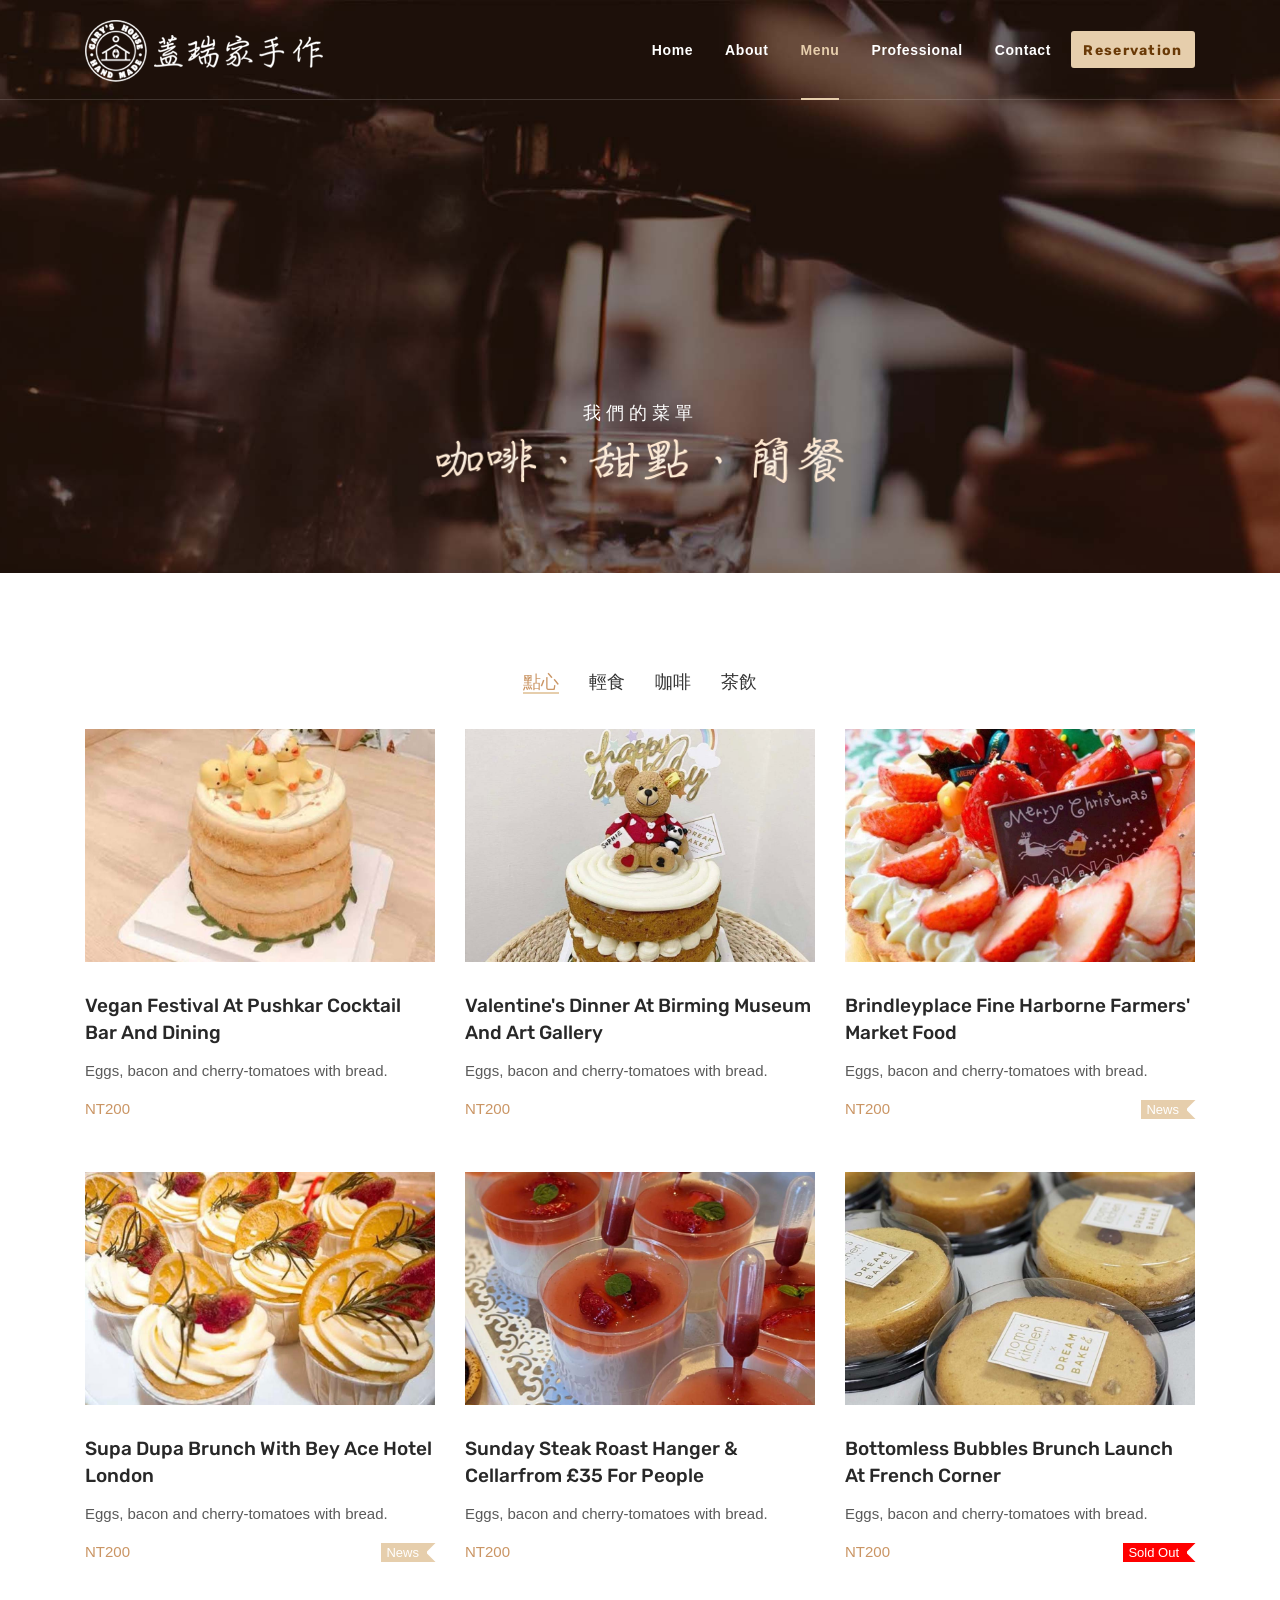
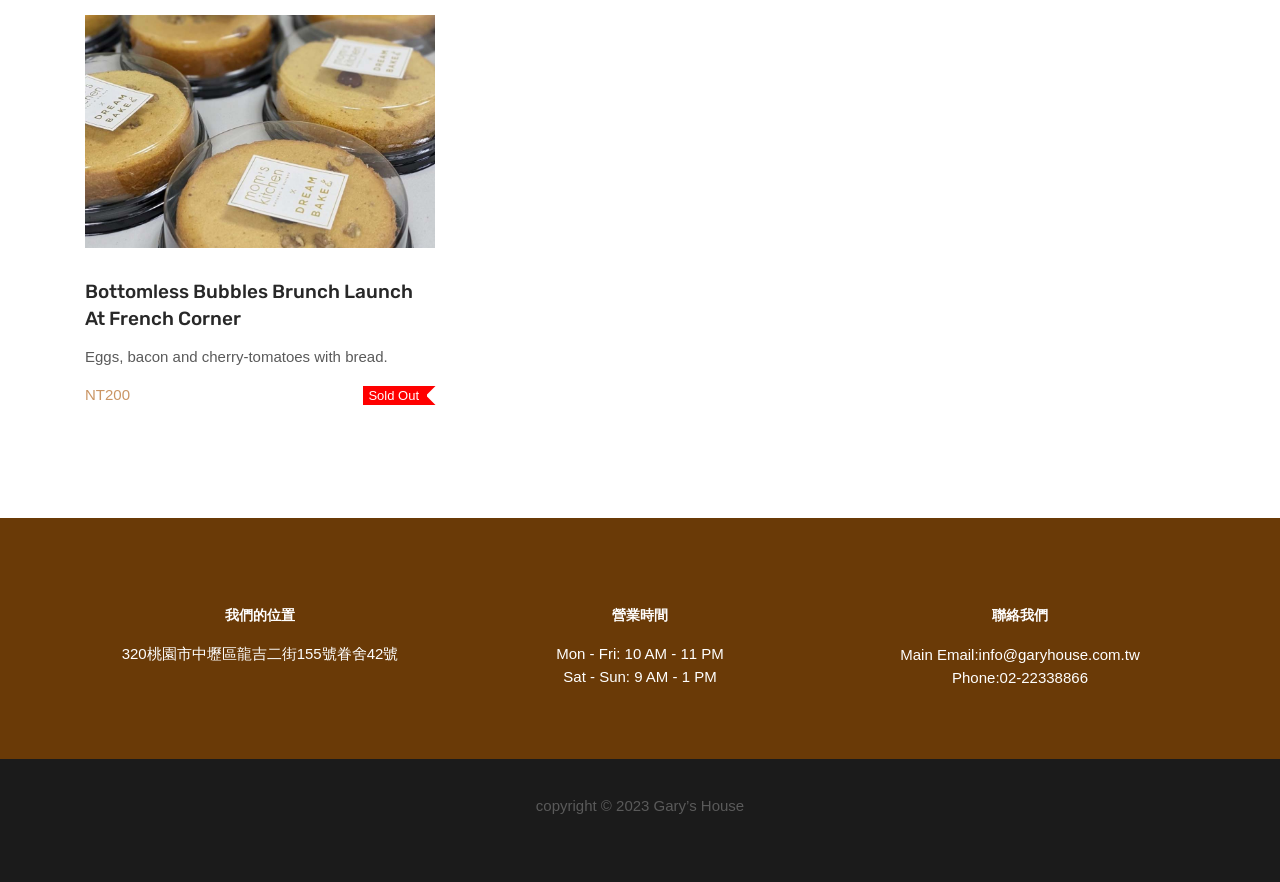
==== commit 328ba3b4: "fix index contant & menu price layout & menupage price layout" ====
--- a/menu-detail.html
+++ b/menu-detail.html
@@ -102,9 +102,13 @@
                       <div class="post__content">
                         <h4 class="post__title">Vegan Festival at Pushkar Cocktail Bar and Dining</h4>
                         <p class="menu__item-desc">Eggs, bacon and cherry-tomatoes with bread.</p>
-                      </div><!-- /.post__content -->
-                    </div><!-- /.post-item -->
-                  </div><!-- /.col-lg-4 -->
+                        <div class="post__meta justify-content-between">
+                          <span class="md-price">NT200</span>
+                        </div><!-- /.post-meta -->
+                      </div><!-- /.post__content -->
+                    </div><!-- /.post-item -->
+                  </div><!-- /.col-lg-4 -->
+
                   <!-- Post Item #2 -->
                   <div class="col-sm-12 col-md-6 col-lg-4">
                     <div class="post-item">
@@ -114,9 +118,13 @@
                       <div class="post__content">
                         <h4 class="post__title">Valentine's dinner at Birming Museum and Art Gallery</h4>
                         <p class="menu__item-desc">Eggs, bacon and cherry-tomatoes with bread.</p>
-                      </div><!-- /.post__content -->
-                    </div><!-- /.post-item -->
-                  </div><!-- /.col-lg-4 -->
+                        <div class="post__meta justify-content-between">
+                          <span class="md-price">NT200</span>
+                        </div><!-- /.post-meta -->
+                      </div><!-- /.post__content -->
+                    </div><!-- /.post-item -->
+                  </div><!-- /.col-lg-4 -->
+
                   <!-- Post Item #3 -->
                   <div class="col-sm-12 col-md-6 col-lg-4">
                     <div class="post-item">
@@ -126,12 +134,14 @@
                       <div class="post__content">
                         <h4 class="post__title">Brindleyplace Fine Harborne Farmers' Market Food</h4>
                         <p class="menu__item-desc">Eggs, bacon and cherry-tomatoes with bread.</p>
-                        <div class="post__meta">
-                          <div class="post__meta-tag"><span>News</span></div><!-- /.post-meta-cat -->
-                        </div><!-- /.post-meta -->
-                      </div><!-- /.post__content -->
-                    </div><!-- /.post-item -->
-                  </div><!-- /.col-lg-4 -->
+                        <div class="post__meta justify-content-between">
+                          <span class="md-price">NT200</span>
+                          <div class="post__meta-tag"><span>News</span></div><!-- /.post-meta-cat -->
+                        </div><!-- /.post-meta -->
+                      </div><!-- /.post__content -->
+                    </div><!-- /.post-item -->
+                  </div><!-- /.col-lg-4 -->
+
                   <!-- Post Item #4 -->
                   <div class="col-sm-12 col-md-6 col-lg-4">
                     <div class="post-item">
@@ -141,12 +151,14 @@
                       <div class="post__content">
                         <h4 class="post__title">Supa Dupa Brunch with Bey Ace Hotel London</h4>
                         <p class="menu__item-desc">Eggs, bacon and cherry-tomatoes with bread.</p>
-                        <div class="post__meta">
-                          <div class="post__meta-tag"><span>News</span></div><!-- /.post-meta-cat -->
-                        </div><!-- /.post-meta -->
-                      </div><!-- /.post__content -->
-                    </div><!-- /.post-item -->
-                  </div><!-- /.col-lg-4 -->
+                        <div class="post__meta justify-content-between">
+                          <span class="md-price">NT200</span>
+                          <div class="post__meta-tag"><span>News</span></div><!-- /.post-meta-cat -->
+                        </div><!-- /.post-meta -->
+                      </div><!-- /.post__content -->
+                    </div><!-- /.post-item -->
+                  </div><!-- /.col-lg-4 -->
+
                   <!-- Post Item #5 -->
                   <div class="col-sm-12 col-md-6 col-lg-4">
                     <div class="post-item">
@@ -156,38 +168,43 @@
                       <div class="post__content">
                         <h4 class="post__title">Sunday Steak Roast hanger & cellarfrom £35 for people</h4>
                         <p class="menu__item-desc">Eggs, bacon and cherry-tomatoes with bread.</p>
-                      </div><!-- /.post__content -->
-                    </div><!-- /.post-item -->
-                  </div><!-- /.col-lg-4 -->
-                  <!-- Post Item #6 -->
-                  <div class="col-sm-12 col-md-6 col-lg-4">
-                    <div class="post-item">
-                      <div class="post__img">
-                          <img src="images/blog/grid/6.jpg" alt="post image">
-                      </div><!-- /.post__img -->
-                      <div class="post__content">
-                        <h4 class="post__title">Bottomless Bubbles Brunch Launch at French
-                            Corner</h4>
-                        <p class="menu__item-desc">Eggs, bacon and cherry-tomatoes with bread.</p>
-                        <div class="post__meta">
-                          <!-- <span class="post__meta-date">Nov 14, 2020 - Nov 19, 2020</span> -->
-                          <div class="post__meta-tag sold-out"><span>Sold Out</span></div><!-- /.post-meta-cat -->
-                        </div><!-- /.post-meta -->
-                      </div><!-- /.post__content -->
-                    </div><!-- /.post-item -->
-                  </div><!-- /.col-lg-4 -->
-                  <!-- Post Item #6 -->
-                  <div class="col-sm-12 col-md-6 col-lg-4">
-                    <div class="post-item">
-                      <div class="post__img">
-                          <img src="images/blog/grid/6.jpg" alt="post image">
-                      </div><!-- /.post__img -->
-                      <div class="post__content">
-                        <h4 class="post__title">Bottomless Bubbles Brunch Launch at French
-                            Corner</h4>
-                        <p class="menu__item-desc">Eggs, bacon and cherry-tomatoes with bread.</p>
-                        <div class="post__meta">
-                          <!-- <span class="post__meta-date">Nov 14, 2020 - Nov 19, 2020</span> -->
+                        <div class="post__meta justify-content-between">
+                          <span class="md-price">NT200</span>
+                        </div><!-- /.post-meta -->
+                      </div><!-- /.post__content -->
+                    </div><!-- /.post-item -->
+                  </div><!-- /.col-lg-4 -->
+
+                  <!-- Post Item #6 -->
+                  <div class="col-sm-12 col-md-6 col-lg-4">
+                    <div class="post-item">
+                      <div class="post__img">
+                          <img src="images/blog/grid/6.jpg" alt="post image">
+                      </div><!-- /.post__img -->
+                      <div class="post__content">
+                        <h4 class="post__title">Bottomless Bubbles Brunch Launch at French
+                            Corner</h4>
+                        <p class="menu__item-desc">Eggs, bacon and cherry-tomatoes with bread.</p>
+                        <div class="post__meta justify-content-between">
+                          <span class="md-price">NT200</span>
+                          <div class="post__meta-tag sold-out"><span>Sold Out</span></div><!-- /.post-meta-cat -->
+                        </div><!-- /.post-meta -->
+                      </div><!-- /.post__content -->
+                    </div><!-- /.post-item -->
+                  </div><!-- /.col-lg-4 -->
+
+                  <!-- Post Item #6 -->
+                  <div class="col-sm-12 col-md-6 col-lg-4">
+                    <div class="post-item">
+                      <div class="post__img">
+                          <img src="images/blog/grid/6.jpg" alt="post image">
+                      </div><!-- /.post__img -->
+                      <div class="post__content">
+                        <h4 class="post__title">Bottomless Bubbles Brunch Launch at French
+                            Corner</h4>
+                        <p class="menu__item-desc">Eggs, bacon and cherry-tomatoes with bread.</p>
+                        <div class="post__meta justify-content-between">
+                          <span class="md-price">NT200</span>
                           <div class="post__meta-tag sold-out"><span>Sold Out</span></div><!-- /.post-meta-cat -->
                         </div><!-- /.post-meta -->
                       </div><!-- /.post__content -->
--- a/css/style.css
+++ b/css/style.css
@@ -569,7 +569,7 @@
 
 /*---------------------- Forms
 ----------------------*/
-.form-group { position: relative; margin-bottom: 30px; }
+.form-group { position: relative; margin-bottom: 20px; }
 
 .form-control { height: 50px; line-height: 50px; background-color: #ffffff; border: 1px solid #dbdbdb; border-radius: 2px; padding: 0 15px; font-size: 14px; width: 100%; color: #9b9b9b; }
 .form-control:focus { background-color: #ffffff; border-color: #E6CEAC; }
@@ -1636,7 +1636,7 @@
 
 .menu-layout1 .menu-item, .menu-layout5 .menu-item { padding-bottom: 11px; border-bottom: 1px dashed #dbdbdb; margin-bottom: 20px; }
 .menu-layout1 .menu-item .menu__item-title, .menu-layout5 .menu-item .menu__item-title { display: inline-block; margin-right: 10px; }
-.menu-layout1 .menu-item .menu__item-price, .menu-layout5 .menu-item .menu__item-price { position: absolute; top: 0; right: 0; display: block; min-width: 50px; text-align: right; }
+.menu-layout1 .menu-item .menu__item-price, .menu-layout5 .menu-item .menu__item-price { float: right; }
 
 .menu-layout2 .menu-item { margin-bottom: 40px; }
 .menu-layout2 .menu-item .menu__item-desc { margin-bottom: 10px; }
@@ -1678,7 +1678,7 @@
   .menu-layout2 .menu-item .menu__item-content { -ms-flex: 0 0 69.5%; flex: 0 0 69.5%; max-width: 69.5%; padding-left: 30px; } }
 @media (max-width: 992px) { .menu-layout5 .menu-wrapper { padding: 15px; }
   .menu-layout5 .menu-wrapper:before, .menu-layout5 .menu-wrapper:after { display: none; }
-  .menu-layout5 .menu-wrapper-inner:first-child { padding-left: 15px !important; }
+  .menu-layout5 .menu-wrapper-inner:first-child { padding-left: 15px !important; padding-right: 15px; }
   .menu-layout5 .menu-wrapper-inner:last-child { padding-left: 15px !important; } }
 /* Medium Size Devices */
 @media only screen and (min-width: 576px) and (max-width: 767px) { .menu-layout4 .menu-item .menu__item-content { padding: 40px; } }
--- a/css/public.css
+++ b/css/public.css
@@ -17,3 +17,5 @@
 .p_ul { list-style: decimal-leading-zero; padding-left: 23px !important; }
 
 .pt-use { padding-top: 50px !important; padding-bottom: 50px !important; }
+
+.md-price { color: #CA9564; }
